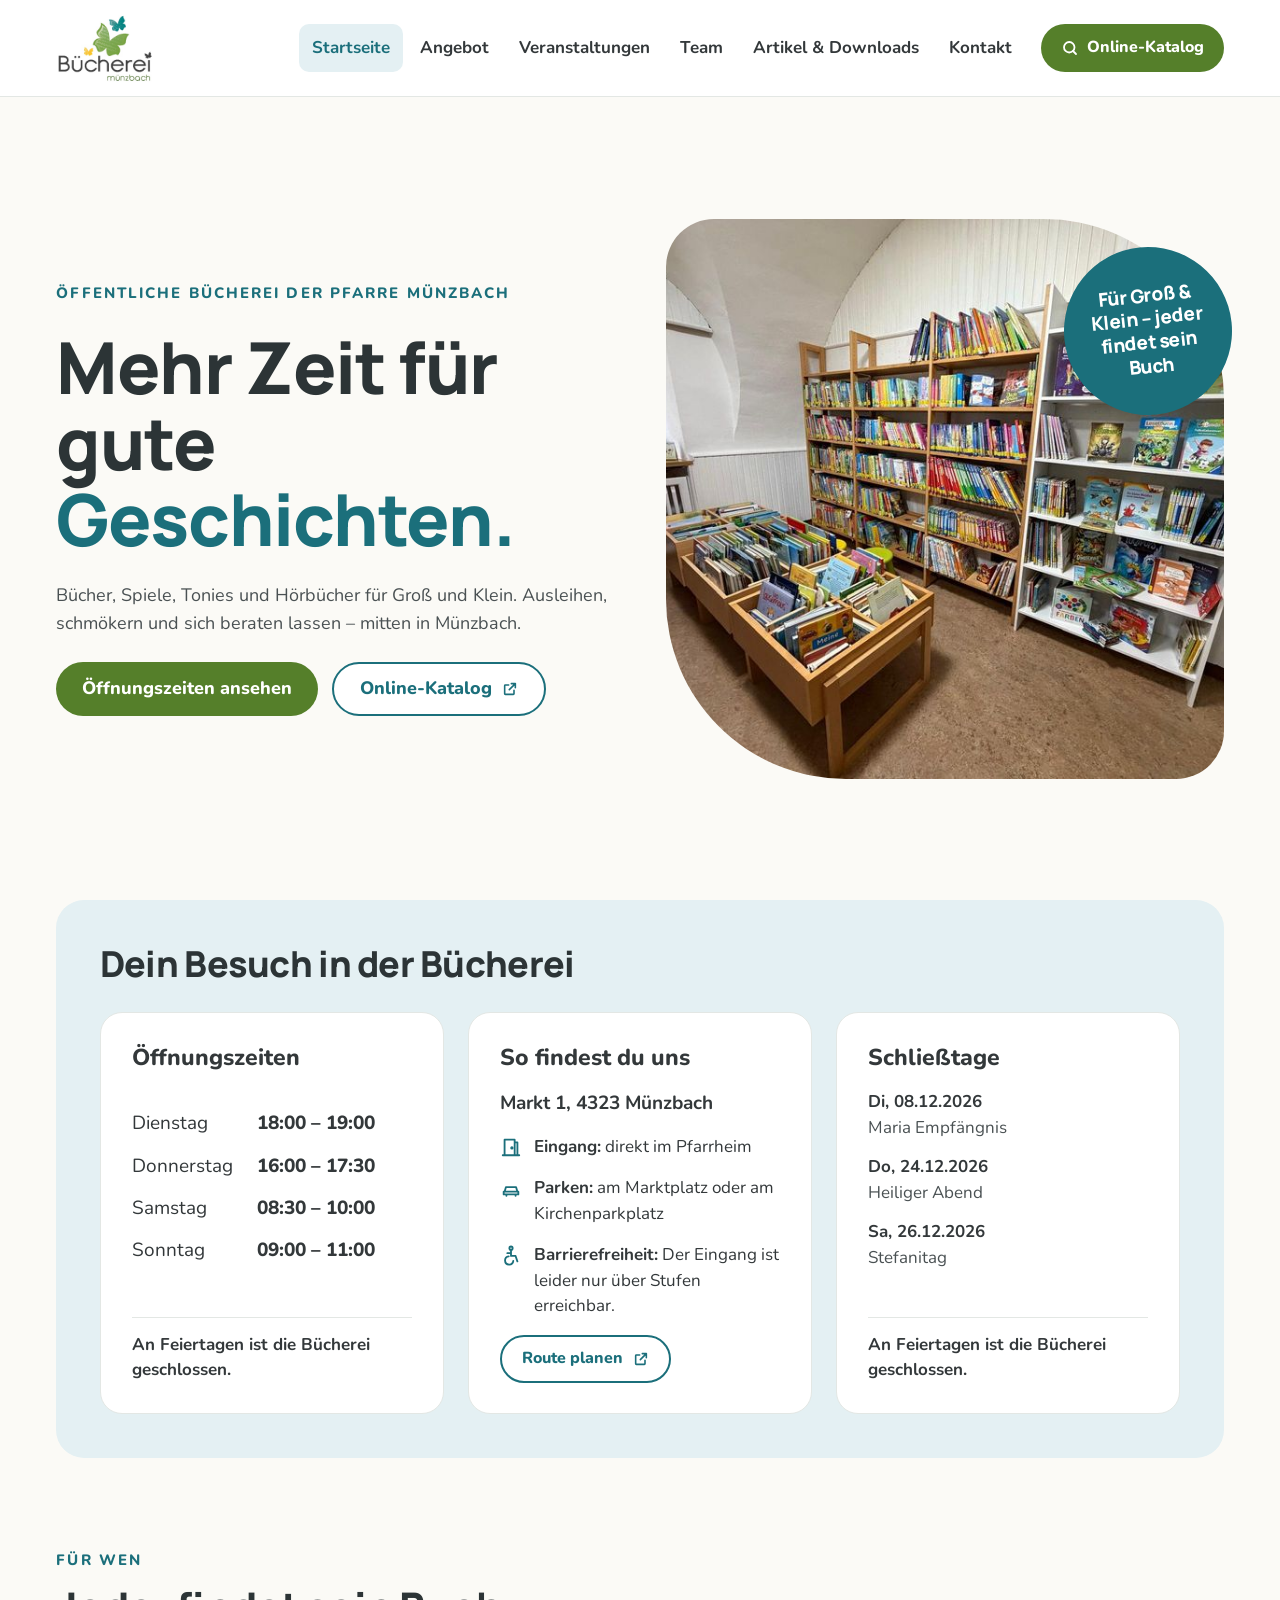
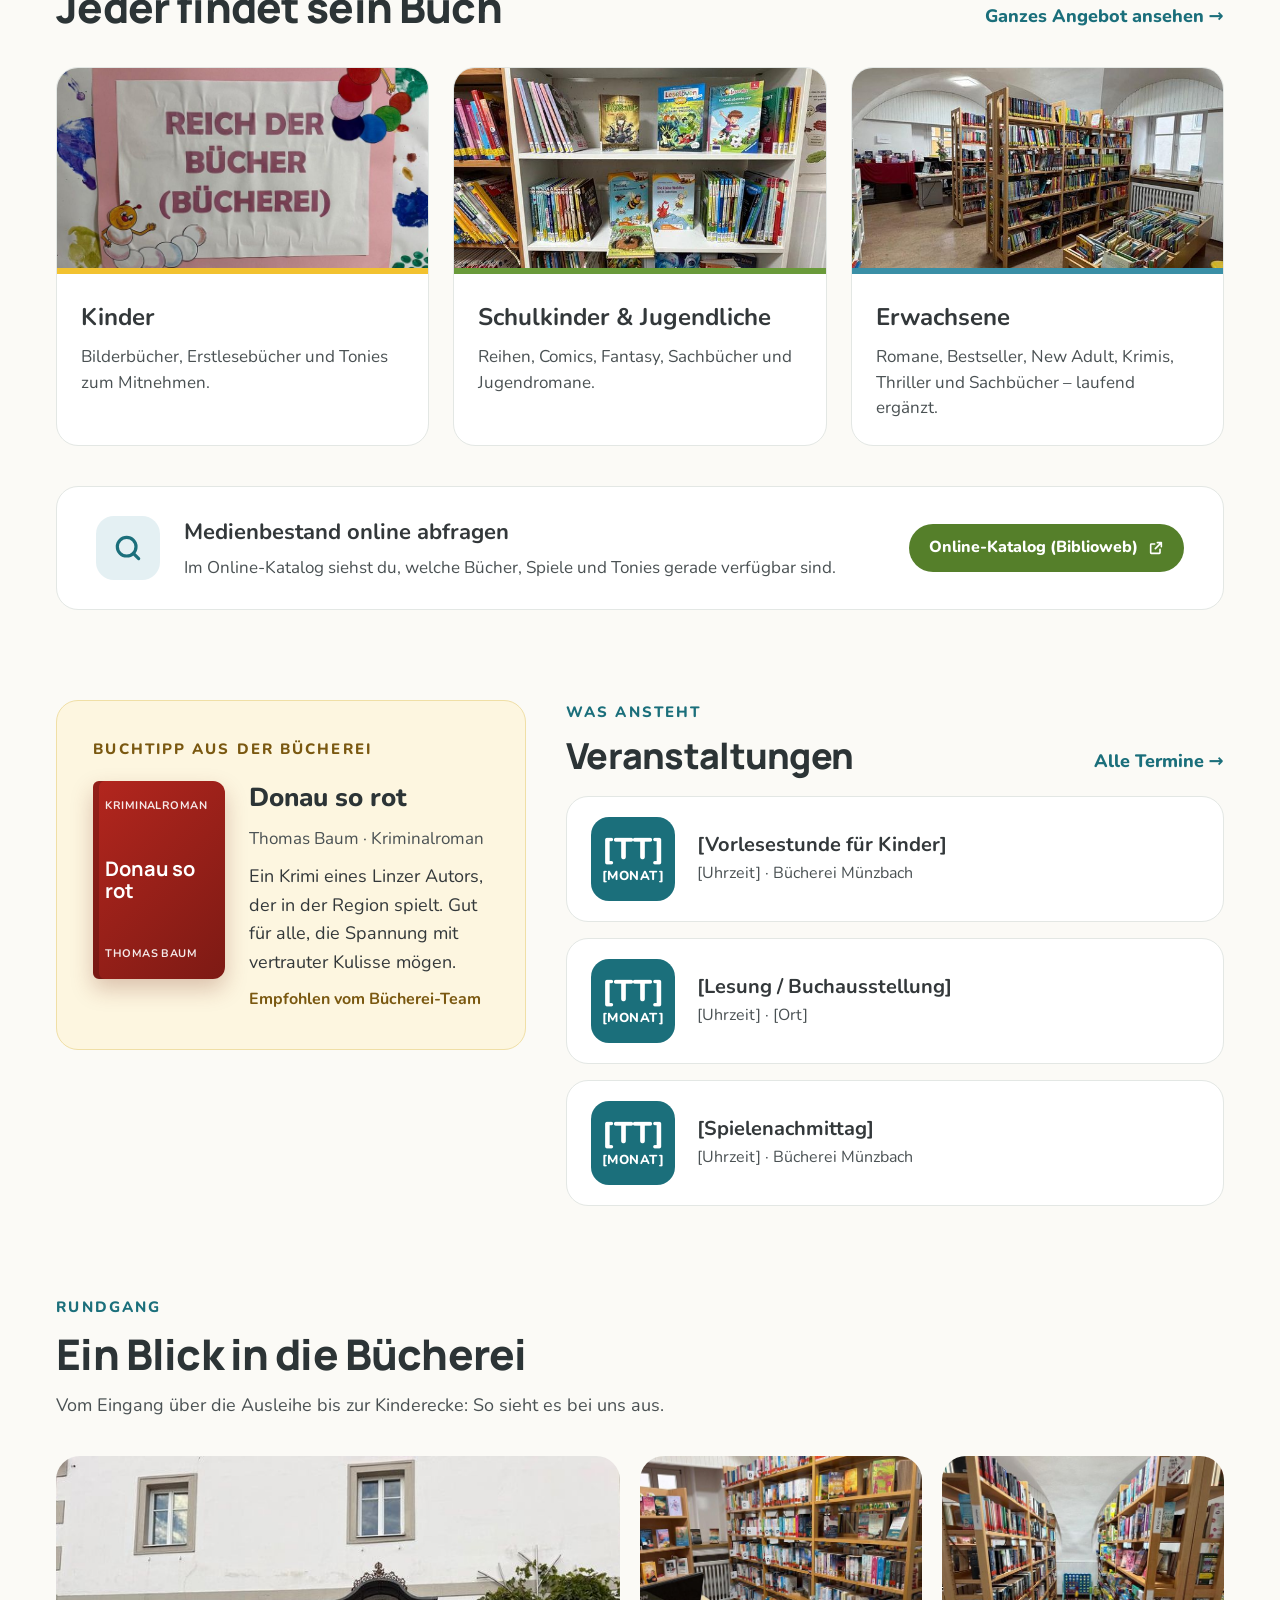
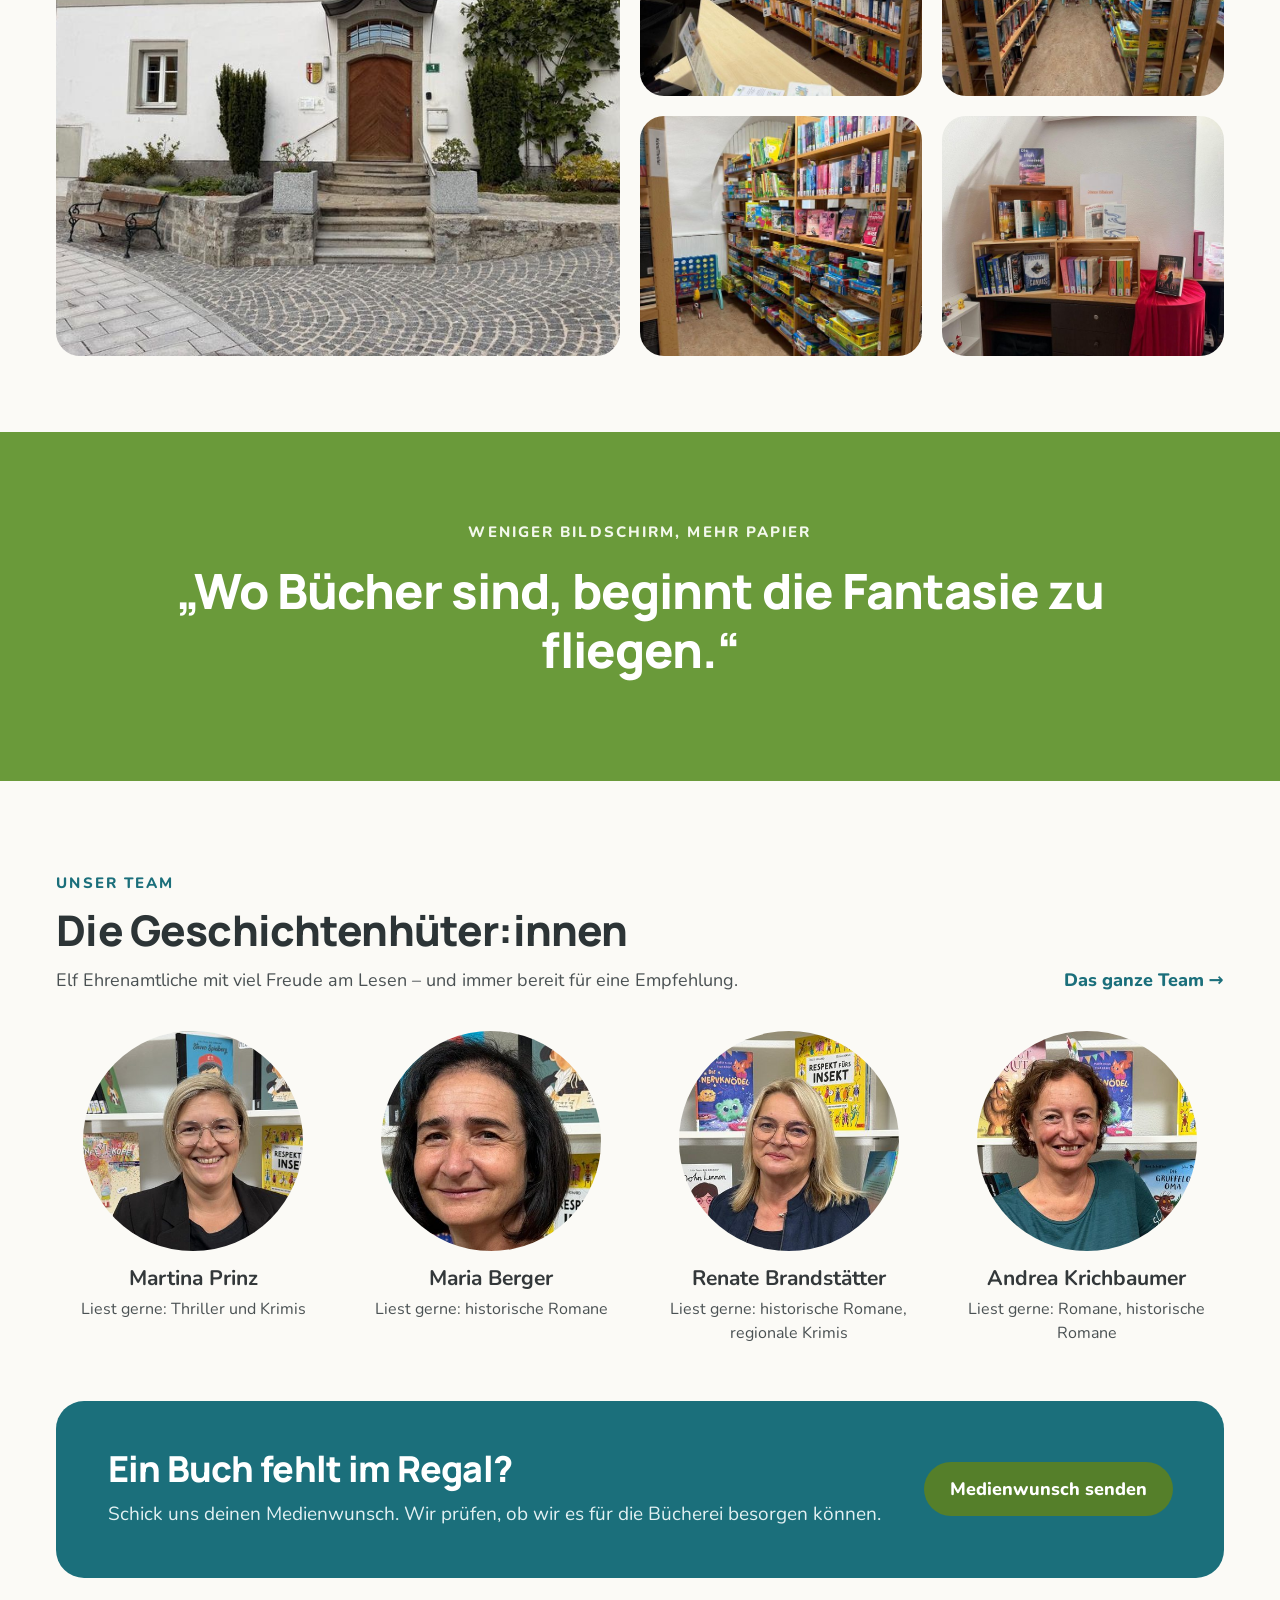
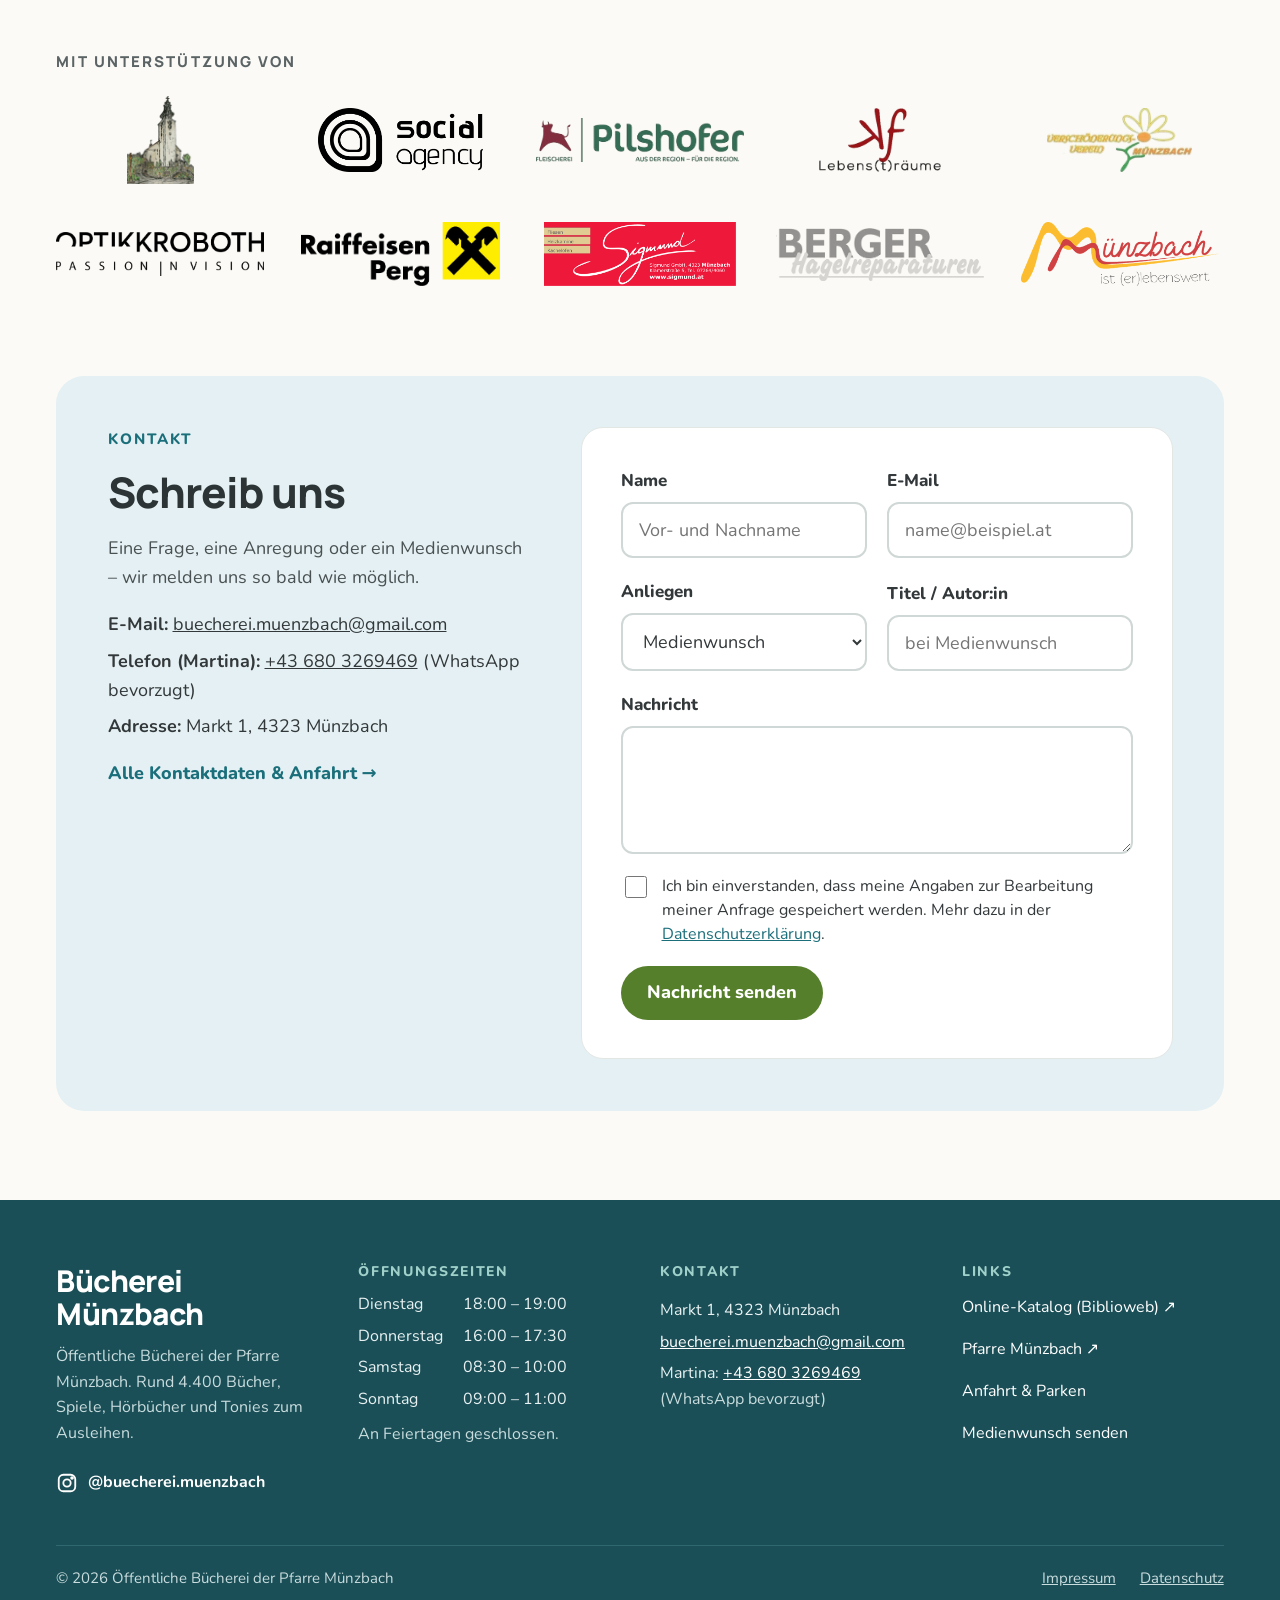
==== index.html @ fe0f61e2 "Merge pull request #8 from gitresi/spruch-startseite Startseite: neuer Spruch" ====
<!doctype html>
<html lang="de-AT">
<head>
<meta charset="utf-8">
<meta name="viewport" content="width=device-width, initial-scale=1">
<title>Bücherei Münzbach</title>
<meta name="description" content="Öffentliche Bücherei der Pfarre Münzbach: Bücher, Spiele, Tonies und Hörbücher für Groß und Klein. Öffnungszeiten, Angebot, Veranstaltungen und Online-Katalog.">
<link rel="canonical" href="https://www.buecherei-muenzbach.at/">
<meta property="og:type" content="website">
<meta property="og:title" content="Bücherei Münzbach">
<meta property="og:description" content="Öffentliche Bücherei der Pfarre Münzbach: Bücher, Spiele, Tonies und Hörbücher für Groß und Klein. Öffnungszeiten, Angebot, Veranstaltungen und Online-Katalog.">
<meta property="og:image" content="https://www.buecherei-muenzbach.at/images/buecherei/neuheitenregal.jpg">
<meta property="og:locale" content="de_AT">
<meta name="theme-color" content="#1b6f7b">
<link rel="icon" href="/favicon.png" type="image/png">
<link rel="apple-touch-icon" href="/apple-touch-icon.png">
<link rel="preload" href="/assets/fonts/manrope-latin-wght-normal.woff2" as="font" type="font/woff2" crossorigin>
<link rel="preload" href="/assets/fonts/nunito-latin-wght-normal.woff2" as="font" type="font/woff2" crossorigin>
<link rel="stylesheet" href="/assets/css/style.css?v=a83b566d">
<script type="application/ld+json">{"@context": "https://schema.org", "@type": "Library", "name": "Öffentliche Bücherei der Pfarre Münzbach", "url": "https://www.buecherei-muenzbach.at/", "email": "buecherei.muenzbach@gmail.com", "telephone": "+436803269469", "address": {"@type": "PostalAddress", "streetAddress": "Markt 1", "postalCode": "4323", "addressLocality": "Münzbach", "addressCountry": "AT"}, "openingHoursSpecification": [{"@type": "OpeningHoursSpecification", "dayOfWeek": "Tuesday", "opens": "18:00", "closes": "19:00"}, {"@type": "OpeningHoursSpecification", "dayOfWeek": "Thursday", "opens": "16:00", "closes": "17:30"}, {"@type": "OpeningHoursSpecification", "dayOfWeek": "Saturday", "opens": "08:30", "closes": "10:00"}, {"@type": "OpeningHoursSpecification", "dayOfWeek": "Sunday", "opens": "09:00", "closes": "11:00"}], "sameAs": ["https://www.instagram.com/buecherei.muenzbach/", "https://www.biblioweb.at/muenzbach"]}</script>
</head>
<body>
<a class="skip" href="#inhalt">Zum Inhalt springen</a>
<header class="site-header">
<div class="wrap">
<a class="brand" href="/" aria-label="Bücherei Münzbach – zur Startseite"><img src="/assets/img/logo-buecherei.png" alt="Bücherei Münzbach" width="252" height="186"></a>
<button class="menu-btn" type="button" aria-expanded="false" aria-controls="hauptnavigation" aria-label="Menü öffnen"><svg width="26" height="26" viewBox="0 0 24 24" fill="none" stroke="currentColor" stroke-width="2.4" stroke-linecap="round" aria-hidden="true"><path d="M4 7h16M4 12h16M4 17h16"/></svg></button>
<nav class="nav" id="hauptnavigation" aria-label="Hauptnavigation">
<a href="/" aria-current="page">Startseite</a>
<a href="/angebot">Angebot</a>
<a href="/veranstaltungen">Veranstaltungen</a>
<a href="/team">Team</a>
<a href="/artikel">Artikel &amp; Downloads</a>
<a href="/kontakt">Kontakt</a>
<a class="nav-cta" href="https://www.biblioweb.at/muenzbach" target="_blank" rel="noopener"><svg width="18" height="18" viewBox="0 0 24 24" fill="none" stroke="currentColor" stroke-width="2.4" stroke-linecap="round" aria-hidden="true"><circle cx="11" cy="11" r="7"/><path d="M20 20l-4-4"/></svg>Online-Katalog<span class="skip-sr" style="position:absolute;width:1px;height:1px;overflow:hidden;clip:rect(0 0 0 0)"> (öffnet in neuem Tab)</span></a>
</nav>
</div>
</header>
<main id="inhalt">
<div class="wrap">
<section class="hero" aria-labelledby="h-start">
<div class="stack">
<span class="eyebrow">Öffentliche Bücherei der Pfarre Münzbach</span>
<h1 id="h-start">Mehr Zeit für gute <span>Geschichten.</span></h1>
<p class="lead">Bücher, Spiele, Tonies und Hörbücher für Groß und Klein. Ausleihen, schmökern und sich beraten lassen – mitten in Münzbach.</p>
<div class="btns"><a class="btn" href="#zeiten">Öffnungszeiten ansehen</a><a class="btn2" href="https://www.biblioweb.at/muenzbach" target="_blank" rel="noopener">Online-Katalog<svg class="ext" viewBox="0 0 24 24" fill="none" stroke="currentColor" stroke-width="2.4" stroke-linecap="round" stroke-linejoin="round" aria-hidden="true"><path d="M14 4h6v6M20 4l-9 9M18 14v5a1 1 0 0 1-1 1H5a1 1 0 0 1-1-1V7a1 1 0 0 1 1-1h5"/></svg><span class="skip-sr" style="position:absolute;width:1px;height:1px;overflow:hidden;clip:rect(0 0 0 0)"> (öffnet in neuem Tab)</span></a></div>
</div>
<div class="hero-media"><img src="/images/buecherei/neuheitenregal.jpg" srcset="/images/buecherei/neuheitenregal-800.jpg 800w, /images/buecherei/neuheitenregal.jpg 1600w" sizes="(max-width: 860px) 100vw, 50vw" alt="Helles Bücherregal mit Neuerscheinungen, davor ein Bücherwagen mit Bilderbüchern" width="1600" height="1200" fetchpriority="high" decoding="async"><div class="badge" aria-hidden="true">Für Groß &amp; Klein – jeder findet sein Buch</div></div>
</section>

<section class="visit" id="zeiten" aria-labelledby="h-besuch">
<h2 id="h-besuch">Dein Besuch in der Bücherei</h2>
<div class="grid g3">
<div class="card pad"><h3 class="card-title">Öffnungszeiten</h3><dl class="hours"><dt>Dienstag</dt><dd>18:00 – 19:00</dd><dt>Donnerstag</dt><dd>16:00 – 17:30</dd><dt>Samstag</dt><dd>08:30 – 10:00</dd><dt>Sonntag</dt><dd>09:00 – 11:00</dd></dl><p class="note"><strong>An Feiertagen ist die Bücherei geschlossen.</strong></p></div>
<div class="card pad"><h3 class="card-title">So findest du uns</h3>
<p style="font-size:19px;font-weight:700;line-height:1.5">Markt 1, 4323 Münzbach</p>
<p class="info"><svg width="22" height="22" viewBox="0 0 24 24" fill="none" stroke="#1b6f7b" stroke-width="2" stroke-linecap="round" stroke-linejoin="round" aria-hidden="true"><path d="M5 21V4h11v17M16 7h3v14M3 21h18"/><circle cx="13" cy="13" r=".8" fill="#1b6f7b"/></svg><span><strong>Eingang:</strong> direkt im Pfarrheim</span></p>
<p class="info"><svg width="22" height="22" viewBox="0 0 24 24" fill="none" stroke="#1b6f7b" stroke-width="2" stroke-linecap="round" stroke-linejoin="round" aria-hidden="true"><path d="M5 16l1.5-5h11L19 16M4 16h16v3H4zM7 19v1.5M17 19v1.5"/></svg><span><strong>Parken:</strong> am Marktplatz oder am Kirchenparkplatz</span></p>
<p class="info"><svg width="22" height="22" viewBox="0 0 24 24" fill="none" stroke="#1b6f7b" stroke-width="2" stroke-linecap="round" stroke-linejoin="round" aria-hidden="true"><circle cx="12" cy="4.5" r="1.8"/><path d="M12 7v6h5l2 6M12 10H8"/><path d="M9.5 13.5a4.5 4.5 0 1 0 5 5"/></svg><span><strong>Barrierefreiheit:</strong> Der Eingang ist leider nur über Stufen erreichbar.</span></p>
<a class="btn2 btn-sm" href="https://www.google.com/maps/search/?api=1&amp;query=Markt+1+4323+M%C3%BCnzbach" target="_blank" rel="noopener" style="align-self:flex-start;margin-top:auto">Route planen<svg class="ext" viewBox="0 0 24 24" fill="none" stroke="currentColor" stroke-width="2.4" stroke-linecap="round" stroke-linejoin="round" aria-hidden="true"><path d="M14 4h6v6M20 4l-9 9M18 14v5a1 1 0 0 1-1 1H5a1 1 0 0 1-1-1V7a1 1 0 0 1 1-1h5"/></svg><span class="skip-sr" style="position:absolute;width:1px;height:1px;overflow:hidden;clip:rect(0 0 0 0)"> (öffnet in neuem Tab)</span></a>
</div>
<div class="card pad"><h3 class="card-title">Schließtage</h3>
<ul class="facts closed">
<li><strong>Di, 08.12.2026</strong>Maria Empfängnis</li>
<li><strong>Do, 24.12.2026</strong>Heiliger Abend</li>
<li><strong>Sa, 26.12.2026</strong>Stefanitag</li>
</ul>
<p class="note"><strong>An Feiertagen ist die Bücherei geschlossen.</strong></p>
</div>
</div>
</section>

<section class="section" aria-labelledby="h-fuerwen">
<div class="section-head"><div class="stack"><span class="eyebrow">Für wen</span><h2 id="h-fuerwen">Jeder findet sein Buch</h2></div><a class="more" href="/angebot">Ganzes Angebot ansehen →</a></div>
<div class="grid g3">
<a class="card aud" href="/angebot"><img src="/images/buecherei/schild-reich-der-buecher.jpg" srcset="/images/buecherei/schild-reich-der-buecher-800.jpg 800w, /images/buecherei/schild-reich-der-buecher.jpg 1600w" sizes="(max-width: 860px) 100vw, 33vw" alt="Von Kindern gestaltetes Schild „Reich der Bücher“ mit bunten Handabdrücken" width="1600" height="1407" loading="lazy" decoding="async"><span class="body"><strong>Kinder</strong><span>Bilderbücher, Erstlesebücher und Tonies zum Mitnehmen.</span></span></a>
<a class="card aud c2" href="/angebot"><img src="/images/buecherei/regal-sachbuecher-kinder.jpg" srcset="/images/buecherei/regal-sachbuecher-kinder-800.jpg 800w, /images/buecherei/regal-sachbuecher-kinder.jpg 1200w" sizes="(max-width: 860px) 100vw, 33vw" alt="Regal mit Sach- und Jugendbüchern, die Titel frontal aufgestellt" width="1200" height="1600" loading="lazy" decoding="async"><span class="body"><strong>Schulkinder &amp; Jugendliche</strong><span>Reihen, Comics, Fantasy, Sachbücher und Jugendromane.</span></span></a>
<a class="card aud c3" href="/angebot"><img src="/images/buecherei/raum-ueberblick-hochformat.jpg" srcset="/images/buecherei/raum-ueberblick-hochformat-800.jpg 800w, /images/buecherei/raum-ueberblick-hochformat.jpg 1200w" sizes="(max-width: 860px) 100vw, 33vw" alt="Hohe Holzregale unter dem Gewölbe der Bücherei" width="1200" height="1600" loading="lazy" decoding="async"><span class="body"><strong>Erwachsene</strong><span>Romane, Bestseller, New Adult, Krimis, Thriller und Sachbücher – laufend ergänzt.</span></span></a>
</div>
<div class="card strip"><span class="ico"><svg width="32" height="32" viewBox="0 0 24 24" fill="none" stroke="#1b6f7b" stroke-width="2.4" stroke-linecap="round" aria-hidden="true"><circle cx="11" cy="11" r="7"/><path d="M20 20l-4-4"/></svg></span><span class="txt"><strong>Medienbestand online abfragen</strong><span>Im Online-Katalog siehst du, welche Bücher, Spiele und Tonies gerade verfügbar sind.</span></span><a class="btn btn-sm" href="https://www.biblioweb.at/muenzbach" target="_blank" rel="noopener">Online-Katalog (Biblioweb)<svg class="ext" viewBox="0 0 24 24" fill="none" stroke="currentColor" stroke-width="2.4" stroke-linecap="round" stroke-linejoin="round" aria-hidden="true"><path d="M14 4h6v6M20 4l-9 9M18 14v5a1 1 0 0 1-1 1H5a1 1 0 0 1-1-1V7a1 1 0 0 1 1-1h5"/></svg><span class="skip-sr" style="position:absolute;width:1px;height:1px;overflow:hidden;clip:rect(0 0 0 0)"> (öffnet in neuem Tab)</span></a></div>
</section>

<section class="section duo" aria-label="Buchtipp und Neuigkeiten">
<div class="card tip">
<span class="eyebrow">Buchtipp aus der Bücherei</span>
<div class="tip-inner">
<div class="cover" aria-hidden="true"><small>Kriminalroman</small><b>Donau so rot</b><small>Thomas Baum</small></div>
<div class="stack" style="gap:10px">
<h3>Donau so rot</h3>
<span class="meta">Thomas Baum · Kriminalroman</span>
<p>Ein Krimi eines Linzer Autors, der in der Region spielt. Gut für alle, die Spannung mit vertrauter Kulisse mögen.</p>
<span class="by">Empfohlen vom Bücherei-Team</span>
</div>
</div>
</div>
<div>
<div class="section-head" style="margin-bottom:20px"><div class="stack"><span class="eyebrow">Was ansteht</span><h2 style="font-size:clamp(28px,2.8vw,40px)">Veranstaltungen</h2></div><a class="more" href="/veranstaltungen">Alle Termine →</a></div>
<div class="ev-list">
<a class="card ev" href="/veranstaltungen"><span class="date"><b>[TT]</b><small>[Monat]</small></span><span class="t"><strong>[Vorlesestunde für Kinder]</strong><span>[Uhrzeit] · Bücherei Münzbach</span></span></a>
<a class="card ev" href="/veranstaltungen"><span class="date"><b>[TT]</b><small>[Monat]</small></span><span class="t"><strong>[Lesung / Buchausstellung]</strong><span>[Uhrzeit] · [Ort]</span></span></a>
<a class="card ev" href="/veranstaltungen"><span class="date"><b>[TT]</b><small>[Monat]</small></span><span class="t"><strong>[Spielenachmittag]</strong><span>[Uhrzeit] · Bücherei Münzbach</span></span></a>
</div>
</div>
</section>

<section class="section" aria-labelledby="h-rundgang">
<div class="section-head"><div class="stack"><span class="eyebrow">Rundgang</span><h2 id="h-rundgang">Ein Blick in die Bücherei</h2><p class="lead">Vom Eingang über die Ausleihe bis zur Kinderecke: So sieht es bei uns aus.</p></div></div>
<div class="gallery">
<img src="/images/buecherei/eingang-pfarrhof.jpg" srcset="/images/buecherei/eingang-pfarrhof-800.jpg 800w, /images/buecherei/eingang-pfarrhof.jpg 1600w" sizes="(max-width: 860px) 100vw, 50vw" alt="Eingang zum Pfarrhof Münzbach mit Holztür und Steinstufen" width="1600" height="1200" loading="lazy" decoding="async">
<img src="/images/buecherei/ausleihtheke.jpg" srcset="/images/buecherei/ausleihtheke-800.jpg 800w, /images/buecherei/ausleihtheke.jpg 1200w" sizes="(max-width: 860px) 50vw, 25vw" alt="Ausleihtheke mit Prospekten, dahinter die Bücherregale" width="1200" height="1600" loading="lazy" decoding="async">
<img src="/images/buecherei/regalgang-romane.jpg" srcset="/images/buecherei/regalgang-romane-800.jpg 800w, /images/buecherei/regalgang-romane.jpg 1200w" sizes="(max-width: 860px) 50vw, 25vw" alt="Gang zwischen zwei Regalreihen mit Romanen und Krimis" width="1200" height="1600" loading="lazy" decoding="async">
<img src="/images/buecherei/kinderregal-spiele-tonies.jpg" srcset="/images/buecherei/kinderregal-spiele-tonies-800.jpg 800w, /images/buecherei/kinderregal-spiele-tonies.jpg 1200w" sizes="(max-width: 860px) 50vw, 25vw" alt="Kinderregal mit bunten Büchern, Spielen und Tonies" width="1200" height="1600" loading="lazy" decoding="async">
<img src="/images/buecherei/buchtipp-ecke.jpg" srcset="/images/buecherei/buchtipp-ecke-800.jpg 800w, /images/buecherei/buchtipp-ecke.jpg 1600w" sizes="(max-width: 860px) 50vw, 25vw" alt="Ecke mit Buchempfehlungen auf Holzkisten und einem rot gedeckten Tisch" width="1600" height="1200" loading="lazy" decoding="async">
</div>
</section>
</div>

<section class="quote" aria-label="Zitat">
<div class="wrap"><span class="eyebrow">Weniger Bildschirm, mehr Papier</span>
<blockquote>„Wo Bücher sind, beginnt die Fantasie zu fliegen.“</blockquote></div>
</section>

<div class="wrap">
<section class="section" aria-labelledby="h-team">
<div class="section-head"><div class="stack"><span class="eyebrow">Unser Team</span><h2 id="h-team">Die Geschichtenhüter:innen</h2><p class="lead">Elf Ehrenamtliche mit viel Freude am Lesen – und immer bereit für eine Empfehlung.</p></div><a class="more" href="/team">Das ganze Team →</a></div>
<div class="team-teaser">
<div class="person"><img src="/images/team/martina-prinz-400.jpg" srcset="/images/team/martina-prinz-400.jpg 400w, /images/team/martina-prinz.jpg 800w" sizes="220px" alt="Porträt von Martina Prinz" width="400" height="400" loading="lazy" decoding="async"><strong>Martina Prinz</strong><span class="reads">Liest gerne: Thriller und Krimis</span></div><div class="person"><img src="/images/team/maria-berger-400.jpg" srcset="/images/team/maria-berger-400.jpg 400w, /images/team/maria-berger.jpg 800w" sizes="220px" alt="Porträt von Maria Berger" width="400" height="400" loading="lazy" decoding="async"><strong>Maria Berger</strong><span class="reads">Liest gerne: historische Romane</span></div><div class="person"><img src="/images/team/renate-brandstaetter-400.jpg" srcset="/images/team/renate-brandstaetter-400.jpg 400w, /images/team/renate-brandstaetter.jpg 800w" sizes="220px" alt="Porträt von Renate Brandstätter" width="400" height="400" loading="lazy" decoding="async"><strong>Renate Brandstätter</strong><span class="reads">Liest gerne: historische Romane, regionale Krimis</span></div><div class="person"><img src="/images/team/andrea-krichbaumer-400.jpg" srcset="/images/team/andrea-krichbaumer-400.jpg 400w, /images/team/andrea-krichbaumer.jpg 800w" sizes="220px" alt="Porträt von Andrea Krichbaumer" width="400" height="400" loading="lazy" decoding="async"><strong>Andrea Krichbaumer</strong><span class="reads">Liest gerne: Romane, historische Romane</span></div>
</div>
</section>

<section class="cta"><div><h2>Ein Buch fehlt im Regal?</h2><p>Schick uns deinen Medienwunsch. Wir prüfen, ob wir es für die Bücherei besorgen können.</p></div><a class="btn" href="#kontakt">Medienwunsch senden</a></section>

<section class="sponsors" aria-labelledby="h-unterst"><h2 class="eyebrow" id="h-unterst">Mit Unterstützung von</h2><ul class="logos">
<li><a href="https://www.dioezese-linz.at/pfarre/4240" target="_blank" rel="noopener" title="Pfarre Münzbach – Website öffnet in neuem Tab"><img src="/images/sponsoren/pfarre-muenzbach.png" alt="Pfarre Münzbach" class="hoch" loading="lazy"></a></li>
<li><a href="https://www.social-agency.at" target="_blank" rel="noopener" title="Social Agency – Website öffnet in neuem Tab"><img src="/images/sponsoren/social-agency.png" alt="Social Agency" loading="lazy"></a></li>
<li><a href="https://www.fleischerei-pilshofer.at" target="_blank" rel="noopener" title="Fleischerei Pilshofer – Website öffnet in neuem Tab"><img src="/images/sponsoren/fleischerei-pilshofer.png" alt="Fleischerei Pilshofer" loading="lazy"></a></li>
<li><a href="https://www.kf-lebenstraeume.at/" target="_blank" rel="noopener" title="KF Lebens(t)räume – Website öffnet in neuem Tab"><img src="/images/sponsoren/kf-lebenstraeume.png" alt="KF Lebens(t)räume" loading="lazy"></a></li>
<li><img src="/images/sponsoren/verschoenerungsverein-muenzbach.png" alt="Verschönerungsverein Münzbach" loading="lazy"></li>
<li><a href="https://www.optikkroboth.at" target="_blank" rel="noopener" title="Optik Kroboth – Website öffnet in neuem Tab"><img src="/images/sponsoren/optik-kroboth.png" alt="Optik Kroboth" loading="lazy"></a></li>
<li><a href="https://www.raiffeisen.at/ooe/perg/de/privatkunden.html" target="_blank" rel="noopener" title="Raiffeisen Perg – Website öffnet in neuem Tab"><img src="/images/sponsoren/raiffeisen-perg.png" alt="Raiffeisen Perg" loading="lazy"></a></li>
<li><a href="https://www.sigmund.at" target="_blank" rel="noopener" title="Sigmund GmbH – Website öffnet in neuem Tab"><img src="/images/sponsoren/sigmund.png" alt="Sigmund GmbH" loading="lazy"></a></li>
<li><img src="/images/sponsoren/berger-hagelreparaturen.png" alt="Berger Hagelreparaturen" loading="lazy"></li>
<li><a href="https://www.muenzbach.at" target="_blank" rel="noopener" title="Gemeinde Münzbach – Website öffnet in neuem Tab"><img src="/images/sponsoren/gemeinde-muenzbach.png" alt="Gemeinde Münzbach" loading="lazy"></a></li>
</ul></section>

<section class="contact" id="kontakt" aria-labelledby="h-kontakt">
<div class="stack">
<span class="eyebrow">Kontakt</span>
<h2 id="h-kontakt">Schreib uns</h2>
<p class="lead">Eine Frage, eine Anregung oder ein Medienwunsch – wir melden uns so bald wie möglich.</p>
<div class="contact-lines">
<span><strong>E-Mail:</strong> <a href="mailto:buecherei.muenzbach@gmail.com">buecherei.muenzbach@gmail.com</a></span>
<span><strong>Telefon (Martina):</strong> <a href="tel:+436803269469">+43 680 3269469</a> (WhatsApp bevorzugt)</span>
<span><strong>Adresse:</strong> Markt 1, 4323 Münzbach</span>
</div>
<a class="more" href="/kontakt">Alle Kontaktdaten &amp; Anfahrt →</a>
</div>
<form class="card" data-contact novalidate>

<div class="row2">
<div class="field"><label for="h-name">Name</label><input id="h-name" name="name" class="inp" type="text" autocomplete="name" placeholder="Vor- und Nachname" required></div>
<div class="field"><label for="h-mail">E-Mail</label><input id="h-mail" name="email" class="inp" type="email" autocomplete="email" placeholder="name@beispiel.at" required></div>
</div>
<div class="row2">
<div class="field"><label for="h-anliegen">Anliegen</label><select id="h-anliegen" name="anliegen" class="inp"><option>Medienwunsch</option><option>Frage</option><option>Sonstiges</option></select></div>
<div class="field"><label for="h-titel">Titel / Autor:in</label><input id="h-titel" name="titel" class="inp" type="text" placeholder="bei Medienwunsch"></div>
</div>
<div class="field"><label for="h-msg">Nachricht</label><textarea id="h-msg" name="nachricht" class="inp" rows="4"></textarea></div>
<div class="hp" aria-hidden="true"><label for="h-web">Website</label><input id="h-web" name="website" type="text" tabindex="-1" autocomplete="off"></div>
<label class="consent"><input type="checkbox" name="zustimmung" value="ja" required><span>Ich bin einverstanden, dass meine Angaben zur Bearbeitung meiner Anfrage gespeichert werden. Mehr dazu in der <a href="/datenschutz">Datenschutzerklärung</a>.</span></label>
<button type="submit" class="btn" style="align-self:flex-start">Nachricht senden</button>
<p class="form-msg" role="status" tabindex="-1"></p>
</form>
</section>
</div>
</main>
<footer class="site-footer">
<div class="wrap">
<div class="cols">
<div class="stack">
<span class="name">Bücherei Münzbach</span>
<p class="soft">Öffentliche Bücherei der Pfarre Münzbach. Rund 4.400 Bücher, Spiele, Hörbücher und Tonies zum Ausleihen.</p>
<a href="https://www.instagram.com/buecherei.muenzbach/" target="_blank" rel="noopener" style="display:inline-flex;align-items:center;gap:10px;font-weight:700;text-decoration:none;min-height:44px"><svg width="22" height="22" viewBox="0 0 24 24" fill="none" stroke="currentColor" stroke-width="2" aria-hidden="true"><rect x="3" y="3" width="18" height="18" rx="5"/><circle cx="12" cy="12" r="4"/><circle cx="17.5" cy="6.5" r="1" fill="currentColor"/></svg>@buecherei.muenzbach<span class="skip-sr" style="position:absolute;width:1px;height:1px;overflow:hidden;clip:rect(0 0 0 0)"> (öffnet in neuem Tab)</span></a>
</div>
<div>
<h2>Öffnungszeiten</h2>
<dl class="f-hours"><dt>Dienstag</dt><dd>18:00 – 19:00</dd><dt>Donnerstag</dt><dd>16:00 – 17:30</dd><dt>Samstag</dt><dd>08:30 – 10:00</dd><dt>Sonntag</dt><dd>09:00 – 11:00</dd></dl>
<p class="soft" style="margin-top:10px">An Feiertagen geschlossen.</p>
</div>
<div class="stack" style="gap:6px">
<h2>Kontakt</h2>
<span>Markt 1, 4323 Münzbach</span>
<a href="mailto:buecherei.muenzbach@gmail.com">buecherei.muenzbach@gmail.com</a>
<span>Martina: <a href="tel:+436803269469">+43 680 3269469</a><br><span class="soft">(WhatsApp bevorzugt)</span></span>
</div>
<div>
<h2>Links</h2>
<div class="links">
<a href="https://www.biblioweb.at/muenzbach" target="_blank" rel="noopener">Online-Katalog (Biblioweb) ↗<span class="skip-sr" style="position:absolute;width:1px;height:1px;overflow:hidden;clip:rect(0 0 0 0)"> (öffnet in neuem Tab)</span></a>
<a href="https://www.dioezese-linz.at/pfarre/4240" target="_blank" rel="noopener">Pfarre Münzbach ↗<span class="skip-sr" style="position:absolute;width:1px;height:1px;overflow:hidden;clip:rect(0 0 0 0)"> (öffnet in neuem Tab)</span></a>
<a href="/kontakt#anfahrt">Anfahrt &amp; Parken</a>
<a href="/kontakt">Medienwunsch senden</a>
</div>
</div>
</div>
<div class="bottom">
<span>© 2026 Öffentliche Bücherei der Pfarre Münzbach</span>
<nav aria-label="Rechtliches"><a href="/impressum">Impressum</a><a href="/datenschutz">Datenschutz</a></nav>
</div>
</div>
</footer>
<script src="/assets/js/main.js?v=963d56d7" defer></script>
</body>
</html>
---- assets/css/style.css ----
/* Bücherei Münzbach – Stylesheet */
@font-face{font-family:'Manrope';font-style:normal;font-display:swap;font-weight:200 800;src:url(/assets/fonts/manrope-latin-wght-normal.woff2) format('woff2');unicode-range:U+0000-00FF,U+0131,U+0152-0153,U+02BB-02BC,U+02C6,U+02DA,U+02DC,U+0304,U+0308,U+0329,U+2000-206F,U+20AC,U+2122,U+2191,U+2193,U+2212,U+2215,U+FEFF,U+FFFD}
@font-face{font-family:'Manrope';font-style:normal;font-display:swap;font-weight:200 800;src:url(/assets/fonts/manrope-latin-ext-wght-normal.woff2) format('woff2');unicode-range:U+0100-02BA,U+02BD-02C5,U+02C7-02CC,U+02CE-02D7,U+02DD-02FF,U+0304,U+0308,U+0329,U+1D00-1DBF,U+1E00-1E9F,U+1EF2-1EFF,U+2020,U+20A0-20AB,U+20AD-20C0,U+2113,U+2C60-2C7F,U+A720-A7FF}
@font-face{font-family:'Nunito';font-style:normal;font-display:swap;font-weight:200 1000;src:url(/assets/fonts/nunito-latin-wght-normal.woff2) format('woff2');unicode-range:U+0000-00FF,U+0131,U+0152-0153,U+02BB-02BC,U+02C6,U+02DA,U+02DC,U+0304,U+0308,U+0329,U+2000-206F,U+20AC,U+2122,U+2191,U+2193,U+2212,U+2215,U+FEFF,U+FFFD}
@font-face{font-family:'Nunito';font-style:normal;font-display:swap;font-weight:200 1000;src:url(/assets/fonts/nunito-latin-ext-wght-normal.woff2) format('woff2');unicode-range:U+0100-02BA,U+02BD-02C5,U+02C7-02CC,U+02CE-02D7,U+02DD-02FF,U+0304,U+0308,U+0329,U+1D00-1DBF,U+1E00-1E9F,U+1EF2-1EFF,U+2020,U+20A0-20AB,U+20AD-20C0,U+2113,U+2C60-2C7F,U+A720-A7FF}

:root{
  --bg:#fbfaf6;--surface:#ffffff;--ink:#33383a;--heading:#2c3436;--body:#4a5153;--muted:#5b6365;
  --line:#e3e7e4;--teal:#1b6f7b;--teal-dark:#124f58;--teal-deep:#1b4f57;--sky:#e4f0f3;--blue:#3a8fa6;
  --green:#557f2a;--green-dark:#466b22;--green-band:#6a9a3a;--yellow:#f2c230;--sun:#fdf6e0;--sun-line:#f0dfa6;--sun-ink:#7a5810;
  --focus:#f2c230;--radius:22px;--wrap:1312px;--gutter:clamp(20px,4.4vw,64px);
  --f-head:'Manrope',system-ui,sans-serif;--f-body:'Nunito',system-ui,sans-serif;
}
*,*::before,*::after{box-sizing:border-box}
html{-webkit-text-size-adjust:100%;scroll-behavior:smooth;scroll-padding-top:110px}
@media (prefers-reduced-motion:reduce){html{scroll-behavior:auto}}
body{margin:0;background:var(--bg);color:var(--ink);font-family:var(--f-body);font-size:18px;line-height:1.6}
img{max-width:100%;display:block}
a{color:var(--teal)}a:hover{color:var(--teal-dark)}
:focus-visible{outline:3px solid var(--focus);outline-offset:2px;border-radius:4px}
h1,h2,h3{hyphens:auto;-webkit-hyphens:auto;overflow-wrap:break-word;font-family:var(--f-head);font-weight:800;letter-spacing:-.02em;color:var(--heading);margin:0;line-height:1.12}
h1{font-size:clamp(40px,5.6vw,80px);line-height:1.06}
.page-hero h1{font-size:clamp(32px,4.8vw,68px)}
h2{font-size:clamp(30px,3.3vw,46px)}
h3{font-size:clamp(21px,1.8vw,24px);font-family:var(--f-body);letter-spacing:0;line-height:1.3}
p{margin:0}
.wrap{max-width:calc(var(--wrap) + 2*var(--gutter));margin:0 auto;padding:0 var(--gutter)}
.skip{position:absolute;left:-9999px;top:8px;background:#fff;padding:12px 18px;border-radius:10px;z-index:100;font-weight:800}
.skip:focus{left:12px}
.eyebrow{display:block;font-size:15px;font-weight:800;letter-spacing:.14em;text-transform:uppercase;color:var(--teal)}
.lead{font-size:clamp(18px,1.4vw,20px);line-height:1.6;color:var(--body);max-width:44em}
.stack{display:flex;flex-direction:column;gap:14px}
.section{padding:clamp(56px,7vw,96px) 0 0}
.section-head{display:flex;justify-content:space-between;align-items:flex-end;gap:16px 32px;flex-wrap:wrap;margin-bottom:clamp(24px,3vw,36px)}
.section-head .stack{gap:12px}
.more{font-weight:800;text-decoration:none;font-size:18px;white-space:nowrap}
.muted{color:var(--muted)}

/* Buttons */
.btn,.btn2{display:inline-flex;align-items:center;justify-content:center;gap:10px;min-height:54px;padding:0 26px;border-radius:999px;font-family:inherit;font-size:18px;font-weight:800;text-decoration:none;cursor:pointer;line-height:1.2;text-align:center}
.btn{background:var(--green);color:#fff;border:0}
.btn:hover{background:var(--green-dark);color:#fff}
.btn2{background:#fff;color:var(--teal);border:2px solid var(--teal)}
.btn2:hover{background:var(--sky);color:var(--teal-dark)}
.btn-sm{min-height:48px;font-size:16px;padding:0 20px}
.btns{display:flex;gap:14px;flex-wrap:wrap}
.ext{width:16px;height:16px;flex-shrink:0}

/* Header */
.site-header{position:sticky;top:0;z-index:40;background:#fff;border-bottom:1px solid var(--line)}
.site-header .wrap{display:flex;align-items:center;justify-content:space-between;gap:20px;min-height:96px}
.brand img{height:72px;width:auto}
.nav{display:flex;align-items:center;gap:4px}
.nav a{display:inline-flex;align-items:center;min-height:48px;padding:0 13px;border-radius:10px;font-size:17px;font-weight:700;text-decoration:none;color:var(--ink)}
.nav a:hover{background:var(--sky);color:var(--teal-dark)}
.nav a[aria-current="page"]{color:var(--teal);background:var(--sky)}
.nav .nav-cta{margin-left:12px;gap:8px;padding:0 20px;border-radius:999px;background:var(--green);color:#fff;font-weight:800;font-size:16px}
.nav .nav-cta:hover{background:var(--green-dark);color:#fff}
.menu-btn{display:none;width:52px;height:52px;border-radius:12px;border:2px solid #cfd8d6;background:#fff;align-items:center;justify-content:center;cursor:pointer;color:var(--ink);font:inherit}
@media (max-width:1100px){
  .site-header .wrap{min-height:76px}
  .brand img{height:54px}
  .menu-btn{display:inline-flex}
  .nav{display:none;position:absolute;left:0;right:0;top:100%;background:#fff;border-bottom:1px solid var(--line);flex-direction:column;align-items:stretch;padding:12px var(--gutter) 22px;gap:4px;box-shadow:0 14px 30px rgba(20,40,40,.12)}
  .nav.open{display:flex}
  .nav a{min-height:54px;font-size:19px;padding:0 16px}
  .nav .nav-cta{margin:10px 0 0;justify-content:center;min-height:56px;font-size:18px}
}

/* Hero */
.hero{display:grid;grid-template-columns:repeat(2,minmax(0,1fr));gap:clamp(32px,4vw,56px);align-items:center;padding-top:clamp(36px,5vw,72px)}
.hero .stack{gap:24px}
.hero h1 span{color:var(--teal)}
.hero-media{position:relative;aspect-ratio:632/560}
.hero-media img{width:100%;height:100%;object-fit:cover;border-radius:48px 180px 48px 180px}
.badge{position:absolute;right:-8px;top:28px;width:168px;height:168px;border-radius:50%;background:var(--teal);color:#fff;display:flex;align-items:center;justify-content:center;text-align:center;font-family:var(--f-head);font-weight:800;letter-spacing:-.02em;font-size:19px;line-height:1.25;padding:20px;transform:rotate(-6deg)}
@media (max-width:860px){
  .hero{grid-template-columns:minmax(0,1fr)}
  .hero-media{order:-1;aspect-ratio:16/10}
  .hero-media img{border-radius:24px 72px 24px 72px}
  .badge{width:118px;height:118px;font-size:14px;padding:12px;top:-14px;right:8px}
}

/* Page hero */
.page-hero{background:var(--sky);padding:clamp(44px,6vw,72px) 0}
.page-hero .wrap{display:grid;grid-template-columns:7fr 5fr;gap:clamp(28px,4vw,56px);align-items:center}
.page-hero .wrap.single{grid-template-columns:minmax(0,1fr)}
.page-hero .stack{gap:20px}
.page-hero img{width:100%;height:340px;object-fit:cover;border-radius:180px 48px 180px 48px}
@media (max-width:860px){.page-hero .wrap{grid-template-columns:minmax(0,1fr)}.page-hero img{height:220px;border-radius:72px 24px 72px 24px}}

/* Cards & grids */
.card{background:var(--surface);border:1px solid var(--line);border-radius:var(--radius)}
.grid{display:grid;gap:24px}
.g3{grid-template-columns:repeat(3,minmax(0,1fr))}
.g4{grid-template-columns:repeat(4,minmax(0,1fr))}
@media (max-width:1100px){.g4{grid-template-columns:repeat(2,minmax(0,1fr))}}
@media (max-width:860px){.g3{grid-template-columns:minmax(0,1fr)}}
@media (max-width:560px){.g4{grid-template-columns:minmax(0,1fr)}}
.pad{padding:clamp(24px,2.4vw,32px)}

/* Visit */
.visit{background:var(--sky);border-radius:28px;padding:clamp(24px,3.4vw,48px);margin-top:clamp(40px,5vw,64px)}
.visit h2{font-size:clamp(28px,2.8vw,40px);margin-bottom:28px}
.visit .card{display:flex;flex-direction:column;gap:16px}
.card-title{font-size:23px;font-weight:800;line-height:1.3;color:var(--ink)}
.hours{display:grid;grid-template-columns:auto 1fr;column-gap:24px;row-gap:12px;font-size:19px}
.hours dt{margin:0}.hours dd{margin:0;font-weight:800}
.info{display:flex;gap:12px;font-size:17px;line-height:1.5}
.info svg{flex-shrink:0;margin-top:2px}
.note{font-size:17px;line-height:1.5;padding-top:14px;border-top:1px solid var(--line);margin-top:auto}
.facts{list-style:none;margin:0;padding:0;display:flex;flex-direction:column;gap:14px;font-size:17px;line-height:1.5}
.facts strong{display:block;color:var(--ink)}

/* Audience cards */
.aud{text-decoration:none;color:var(--ink);overflow:hidden;display:flex;flex-direction:column;transition:transform .15s,box-shadow .15s}
.aud:hover{color:var(--ink);transform:translateY(-3px);box-shadow:0 12px 28px rgba(20,40,40,.1)}
@media (prefers-reduced-motion:reduce){.aud{transition:none}.aud:hover{transform:none}}
.aud img{width:100%;height:200px;object-fit:cover}
.aud .body{padding:24px;display:flex;flex-direction:column;gap:8px;border-top:6px solid var(--yellow)}
.aud .body strong{font-size:24px}
.aud .body span{font-size:17px;line-height:1.5;color:var(--body)}
.aud.c2 .body{border-color:var(--green-band)}.aud.c3 .body{border-color:var(--blue)}

/* Catalog strip */
.strip{display:flex;align-items:center;gap:24px;flex-wrap:wrap;padding:28px clamp(24px,3vw,40px);margin-top:40px}
.strip .ico{width:64px;height:64px;border-radius:18px;background:var(--sky);display:flex;align-items:center;justify-content:center;flex-shrink:0}
.strip .txt{flex:1 1 320px;display:flex;flex-direction:column;gap:4px}
.strip .txt strong{font-size:22px}
.strip .txt span{font-size:17px;color:var(--body)}

/* Tip + recent */
.duo{display:grid;grid-template-columns:5fr 7fr;gap:40px;align-items:start}
@media (max-width:960px){.duo{grid-template-columns:minmax(0,1fr)}}
.tip{background:var(--sun);border-color:var(--sun-line);padding:clamp(24px,3vw,36px);display:flex;flex-direction:column;gap:20px}
.tip .eyebrow{color:var(--sun-ink)}
.tip-inner{display:flex;gap:24px;align-items:flex-start}
.cover{width:132px;flex-shrink:0;aspect-ratio:2/3;border-radius:6px 12px 12px 6px;background:linear-gradient(135deg,#b3261e,#7d1a14);color:#fff;display:flex;flex-direction:column;justify-content:space-between;padding:16px 12px;box-shadow:inset 6px 0 0 rgba(0,0,0,.18),0 10px 22px rgba(120,40,20,.25)}
.cover b{font-family:var(--f-head);font-size:20px;line-height:1.1;letter-spacing:-.01em}
.cover small{font-size:11px;font-weight:700;letter-spacing:.04em;overflow-wrap:anywhere;text-transform:uppercase;opacity:.9}
.tip h3{font-size:26px;font-family:var(--f-body)}
.tip .meta{font-size:17px;color:var(--body)}
.tip .by{font-size:16px;font-weight:700;color:var(--sun-ink)}
@media (max-width:480px){.tip-inner{flex-direction:column}.cover{width:120px}}
.ev-list{display:flex;flex-direction:column;gap:16px}
.ev{padding:20px 24px;display:flex;gap:22px;align-items:center;text-decoration:none;color:var(--ink)}
.ev:hover{color:var(--ink);border-color:#c6d6d4}
.date{width:84px;height:84px;border-radius:18px;background:var(--teal);color:#fff;display:flex;flex-direction:column;align-items:center;justify-content:center;flex-shrink:0;line-height:1}
.date b{font-size:30px;font-weight:800}
.date small{font-size:13px;font-weight:800;text-transform:uppercase;letter-spacing:.04em;margin-top:5px}
.ev .t{display:flex;flex-direction:column;gap:4px}
.ev .t strong{font-size:20px;line-height:1.3}
.ev .t span{font-size:16px;color:var(--body);line-height:1.45}

/* Gallery */
.gallery{display:grid;grid-template-columns:2fr 1fr 1fr;grid-template-rows:240px 240px;gap:20px}
.gallery img{width:100%;height:100%;object-fit:cover;border-radius:24px}
.gallery img:first-child{grid-row:span 2}
@media (max-width:860px){.gallery{grid-template-columns:minmax(0,1fr) minmax(0,1fr);grid-template-rows:220px 150px 150px;gap:12px}.gallery img:first-child{grid-column:span 2;grid-row:auto}.gallery img{border-radius:18px}}

/* Quote */
.quote{margin-top:clamp(56px,6vw,80px);background:var(--green-band);color:#fff;padding:clamp(56px,7vw,88px) 0;text-align:center}
.quote .eyebrow{color:#f3f8ec}
.quote blockquote{margin:18px auto 14px;font-family:var(--f-head);font-weight:800;letter-spacing:-.02em;font-size:clamp(30px,3.8vw,54px);line-height:1.2;max-width:1000px}
.quote cite{font-style:normal;font-size:20px;font-weight:700}

/* Team */
.team-teaser{display:grid;grid-template-columns:repeat(4,minmax(0,1fr));gap:24px}
.person{display:flex;flex-direction:column;align-items:center;text-align:center;gap:14px}
.person img{width:min(220px,100%);height:auto;aspect-ratio:1;border-radius:50%;object-fit:cover}
.person strong{font-size:21px;line-height:1.25}
.person .reads{margin-top:-8px}
@media (max-width:860px){.team-teaser{grid-template-columns:repeat(2,minmax(0,1fr));gap:28px 16px}.person strong{font-size:18px}.person img{width:min(160px,100%)}}
.team-grid{display:flex;flex-wrap:wrap;justify-content:center;gap:28px}
.member{width:302px;padding:28px 24px;display:flex;flex-direction:column;align-items:center;gap:12px;text-align:center}
.member img{width:190px;height:190px;aspect-ratio:1;border-radius:50%;object-fit:cover}
.member strong{font-size:21px;line-height:1.25}
.role{font-size:13px;font-weight:800;letter-spacing:.1em;text-transform:uppercase;color:#fff;background:var(--teal);border-radius:999px;padding:4px 12px}
@media (max-width:700px){.team-grid{gap:16px}.member{width:calc(50% - 8px);padding:20px 12px}.member img{width:min(140px,100%);height:auto;aspect-ratio:1}.member strong{font-size:17px}}

/* CTA band */
.cta{margin-top:clamp(40px,5vw,56px);background:var(--teal);color:#fff;border-radius:28px;padding:clamp(28px,4vw,48px) clamp(24px,4vw,56px);display:flex;align-items:center;justify-content:space-between;gap:24px 40px;flex-wrap:wrap}
.cta h2{color:#fff;font-size:clamp(28px,2.8vw,40px)}
.cta p{font-size:19px;color:#e2f0f2;margin-top:10px;max-width:46em}
.cta .btn{flex-shrink:0}

/* Sponsors */
.sponsors{padding:clamp(56px,6vw,80px) 0}
.sponsors .eyebrow{color:var(--muted);margin-bottom:24px}
.logos{display:grid;grid-template-columns:repeat(5,minmax(0,1fr));gap:24px 32px;align-items:center}
.logos li{list-style:none;height:90px;display:flex;align-items:center;justify-content:center}
.logos img{max-width:100%;max-height:64px;object-fit:contain}
.logos img.hoch{max-height:88px}
.logos a{display:flex;align-items:center;justify-content:center;transition:opacity .15s}.logos a:hover{opacity:.75}
.logos{margin:0;padding:0}
@media (max-width:640px){.logos{grid-template-columns:repeat(2,minmax(0,1fr))}}
@media (max-width:480px){.logos{gap:12px 18px}.logos li{height:64px}.logos img{max-height:40px}.logos img.hoch{max-height:60px}}

/* Contact */
.contact{background:var(--sky);border-radius:28px;padding:clamp(24px,4vw,56px);display:grid;grid-template-columns:5fr 7fr;gap:clamp(28px,4vw,56px);align-items:start;margin-bottom:clamp(56px,7vw,96px)}
@media (max-width:960px){.contact{grid-template-columns:minmax(0,1fr)}}
.contact .stack{gap:18px}
.contact-lines{display:flex;flex-direction:column;gap:8px;font-size:18px;line-height:1.6}
.contact-lines a{color:inherit;overflow-wrap:anywhere}
.side a,.site-footer a{overflow-wrap:anywhere}
form.card{padding:clamp(22px,3vw,40px);display:flex;flex-direction:column;gap:20px}
.row2{display:grid;grid-template-columns:repeat(2,minmax(0,1fr));gap:20px;align-items:end}
@media (max-width:640px){.row2{grid-template-columns:minmax(0,1fr)}}
.field{display:flex;flex-direction:column;gap:8px}
.field label,.legend{font-size:17px;font-weight:800}
.field label small{font-weight:400;color:var(--muted);font-size:15px}
.inp{font-family:inherit;font-size:18px;padding:14px 16px;border:2px solid #cfd8d6;border-radius:12px;background:#fff;color:var(--ink);width:100%}
.inp:focus{outline:3px solid var(--focus);outline-offset:1px;border-color:var(--teal)}
textarea.inp{resize:vertical;min-height:120px}
.consent{display:flex;gap:12px;align-items:flex-start;font-size:16px;line-height:1.5}
.consent input{width:22px;height:22px;margin-top:2px;flex-shrink:0;accent-color:var(--teal)}
.chips{display:flex;gap:10px;flex-wrap:wrap;border:0;padding:0;margin:0}
.chips legend{margin-bottom:12px;padding:0}
.chips label{position:relative}
.chips input{position:absolute;opacity:0;inset:0}
.chips span{display:inline-flex;align-items:center;min-height:50px;padding:0 22px;border-radius:999px;font-size:17px;font-weight:800;background:#fff;color:var(--ink);border:2px solid #cfd8d6;cursor:pointer}
.chips input:checked+span{background:var(--teal);color:#fff;border-color:var(--teal)}
.chips input:focus-visible+span{outline:3px solid var(--focus);outline-offset:2px}
.hp{position:absolute;left:-9999px;width:1px;height:1px;overflow:hidden}
.form-msg{font-size:17px;font-weight:700;padding:14px 18px;border-radius:12px;display:none}
.form-msg.ok{display:block;background:#eaf3df;color:#2f4d14}
.form-msg.err{display:block;background:#fbe9e5;color:#8a2b19}
.btn[disabled]{opacity:.65;cursor:wait}

/* Kontakt page */
.kontakt{display:grid;grid-template-columns:7fr 5fr;gap:48px;align-items:start;padding:clamp(48px,6vw,80px) 0 clamp(56px,7vw,96px)}
@media (max-width:960px){.kontakt{grid-template-columns:minmax(0,1fr)}}
.side{display:flex;flex-direction:column;gap:24px}
.side .card{display:flex;flex-direction:column;gap:12px}
.map{border-radius:var(--radius);overflow:hidden;background:var(--sky);border:1px solid var(--line);aspect-ratio:4/3;display:flex;align-items:center;justify-content:center;text-align:center;padding:24px}
.map iframe{width:100%;height:100%;border:0;display:block}
.map.loaded{padding:0}
.map p{font-size:16px;color:var(--body);margin-bottom:14px}
.insta{padding:22px 26px;display:flex;align-items:center;gap:16px;text-decoration:none;color:var(--ink)}
.insta:hover{color:var(--ink);border-color:#c6d6d4}
.insta span{display:flex;flex-direction:column}
.insta small{color:var(--body);font-size:16px}

/* Angebot */
.media{display:flex;flex-direction:column;gap:16px}
.media .dot{width:64px;height:64px;border-radius:50%;display:flex;align-items:center;justify-content:center;background:var(--teal)}
.media strong{font-size:25px}
.media span{font-size:17px;line-height:1.6;color:var(--body)}
.split{display:grid;grid-template-columns:7fr 5fr;gap:48px;align-items:center;padding:clamp(24px,3.4vw,48px);margin-top:48px;border-radius:28px}
.split img{width:100%;height:280px;object-fit:cover;border-radius:20px}
@media (max-width:860px){.split{grid-template-columns:minmax(0,1fr)}.split img{height:220px}}
.split h2{font-size:clamp(28px,2.8vw,40px)}

/* Events */
.empty{padding:clamp(24px,3vw,40px);display:flex;gap:24px;align-items:center;flex-wrap:wrap}
.empty .ico{width:72px;height:72px;border-radius:20px;background:var(--sky);display:flex;align-items:center;justify-content:center;flex-shrink:0}
.empty div{flex:1 1 320px;display:flex;flex-direction:column;gap:6px}
.empty strong{font-size:22px}
.past{padding:0;overflow:hidden;display:flex;flex-direction:column}
.past-body{padding:24px 28px 28px;display:flex;flex-direction:column;gap:12px;flex:1;border-top:6px solid var(--yellow)}
.grid .past:nth-child(3n+2) .past-body{border-color:var(--green-band)}.grid .past:nth-child(3n) .past-body{border-color:var(--blue)}
.slider{position:relative}
.sl-track{display:flex;overflow-x:auto;scroll-snap-type:x mandatory;scrollbar-width:none;-webkit-overflow-scrolling:touch}
.sl-track::-webkit-scrollbar{display:none}
.sl-track img{flex:0 0 100%;width:100%;height:220px;object-fit:cover;scroll-snap-align:start}
.sl-btn{position:absolute;top:50%;transform:translateY(-50%);width:38px;height:38px;border-radius:50%;border:0;background:rgba(255,255,255,.92);color:var(--teal-deep);font-size:26px;line-height:1;cursor:pointer;display:grid;place-items:center;box-shadow:0 2px 8px rgba(0,0,0,.15)}
.sl-btn.prev{left:10px}.sl-btn.next{right:10px}
.sl-btn:hover{background:#fff}
.sl-dots{position:absolute;bottom:10px;left:0;right:0;display:flex;justify-content:center;gap:6px}
.sl-dots span{width:8px;height:8px;border-radius:50%;background:rgba(255,255,255,.6);box-shadow:0 0 2px rgba(0,0,0,.3)}
.sl-dots span.on{background:#fff}
.past .when{display:flex;align-items:center;gap:12px}
.past .tag{font-size:14px;font-weight:800;color:#3f6620;text-transform:uppercase;letter-spacing:.08em}
.past p{font-size:17px;line-height:1.6;color:var(--body)}
.past .src{font-size:15px;color:var(--muted);margin-top:auto}

/* Artikel */
.art{overflow:hidden;display:flex;flex-direction:column}
.art .thumb{height:220px;background:var(--sky);overflow:hidden;display:flex;justify-content:center;padding-top:28px}
.art .thumb img{width:64%;height:auto;align-self:flex-start;border-radius:4px 4px 0 0;box-shadow:0 6px 22px rgba(27,79,87,.18);transform:rotate(-1.5deg)}
.art .body{padding:28px;display:flex;flex-direction:column;gap:12px;flex-grow:1}
.art .src{font-size:15px;font-weight:700;color:var(--muted)}
.art p{font-size:17px;line-height:1.6;color:var(--body);flex-grow:1}
.list{display:flex;flex-direction:column}
.list-row{display:flex;align-items:center;gap:20px 24px;padding:20px clamp(18px,2.4vw,32px);flex-wrap:wrap}
.list-row+.list-row{border-top:1px solid var(--line)}
.pdf{width:52px;height:60px;border-radius:8px;background:var(--sky);color:var(--teal);display:flex;align-items:center;justify-content:center;font-size:13px;font-weight:800;flex-shrink:0}
.list-row .t{flex:1 1 260px;display:flex;flex-direction:column;gap:2px}
.list-row .t strong{font-size:20px;line-height:1.35}
.list-row .t span{font-size:15px;color:var(--muted)}

/* Prose (Impressum, Datenschutz) */
.prose{max-width:780px;padding:clamp(48px,6vw,80px) 0 clamp(56px,7vw,96px)}
.prose h2{font-size:clamp(24px,2.2vw,30px);margin:40px 0 12px}
.prose h3{margin:24px 0 8px}
.prose p,.prose ul{margin:0 0 14px;color:var(--body)}
.prose ul{padding-left:22px}

/* Footer */
.site-footer{background:var(--teal-deep);color:#e8f1f2;font-size:16px}
.site-footer .cols{display:grid;grid-template-columns:repeat(4,minmax(0,1fr));gap:40px;padding:64px 0 40px}
@media (max-width:960px){.site-footer .cols{grid-template-columns:repeat(2,minmax(0,1fr))}}
@media (max-width:560px){.site-footer .cols{grid-template-columns:minmax(0,1fr);gap:32px;padding:48px 0 32px}}
.site-footer .name{font-family:var(--f-head);font-weight:800;letter-spacing:-.02em;font-size:30px;color:#fff;line-height:1.1}
.site-footer .soft{color:#c9dcde;line-height:1.6}
.site-footer h2{font-family:var(--f-body);font-size:14px;font-weight:800;letter-spacing:.12em;text-transform:uppercase;color:#9fd0c9;margin-bottom:12px}
.site-footer a{color:#fff}
.site-footer .links{display:flex;flex-direction:column;gap:10px}
.site-footer .links a{text-decoration:none;min-height:32px;display:inline-flex;align-items:center}
.site-footer .links a:hover{text-decoration:underline}
.f-hours{display:grid;grid-template-columns:auto 1fr;column-gap:20px;row-gap:6px;margin:0}
.f-hours dd{margin:0}
.bottom{border-top:1px solid #2f6870;padding:20px 0;display:flex;justify-content:space-between;gap:12px 28px;flex-wrap:wrap;color:#c9dcde;font-size:15px}
.bottom nav{display:flex;gap:24px;flex-wrap:wrap}
.bottom a{color:#c9dcde}
.side .insta{flex-direction:row;gap:16px}

/* Schließtage */
.closed li{color:var(--body)}
/* Kommende Termine */
.up-list{display:flex;flex-direction:column;gap:24px}
.up{display:grid;grid-template-columns:140px minmax(0,380px) minmax(0,1fr);gap:36px;padding:28px;align-items:center}
.date-lg{width:140px;height:140px;border-radius:22px}
.date-lg b{font-size:44px}.date-lg small{font-size:16px}
.ph{height:220px;border-radius:18px;background:#e4eff2;border:2px dashed #a9ccd4;display:flex;align-items:center;justify-content:center;text-align:center;padding:16px;color:#3e6a73;font-size:15px;font-weight:700}
.up .tag{font-size:16px;font-weight:800;color:#3f6620;text-transform:uppercase;letter-spacing:.08em}
.up h3{font-size:clamp(24px,2.2vw,30px)}
.up p{font-size:17px;line-height:1.6}
@media (max-width:960px){.up{grid-template-columns:100px minmax(0,1fr);gap:20px}.up .ph{grid-column:1/-1;grid-row:1;height:180px}.date-lg{width:100px;height:100px}.date-lg b{font-size:32px}.date-lg small{font-size:13px}}
/* Team */
.reads{font-size:16px;color:var(--body);line-height:1.5}
@media (max-width:640px){.up{grid-template-columns:minmax(0,1fr);gap:16px;padding:20px}.up .ph{grid-column:auto;grid-row:auto;height:160px}.date-lg{width:76px;height:76px;border-radius:16px}.date-lg b{font-size:24px}.date-lg small{font-size:11px}}

/* Qualitätsbestätigung */
.quali{display:grid;grid-template-columns:minmax(0,7fr) minmax(0,4fr);gap:clamp(28px,4vw,56px);align-items:center;padding:clamp(24px,3.4vw,48px);border-radius:28px}
.quali-doc{display:block;justify-self:center;width:min(300px,100%);background:var(--sky);border-radius:20px;padding:28px 28px 0;overflow:hidden;max-height:340px}
.quali-doc img{width:100%;height:auto;border-radius:4px 4px 0 0;box-shadow:0 8px 24px rgba(27,79,87,.18);transform:rotate(-1.5deg);transition:transform .15s}
.quali-doc:hover img{transform:rotate(0)}
@media (prefers-reduced-motion:reduce){.quali-doc img{transition:none}}
@media (max-width:860px){.quali{grid-template-columns:minmax(0,1fr)}.quali-doc{order:-1;max-height:240px;width:min(240px,100%)}}
body{--hh:97px}
@media (max-width:1100px){body{--hh:77px}}
/* Hero: im ersten Bildschirm vertikal zentriert, oben und unten gleich viel Luft */
h1{hyphens:manual;-webkit-hyphens:manual}
@media (min-width:861px){
  .hero{--hero-pad:clamp(32px,4vh,56px);min-height:calc(100svh - var(--hh));padding-block:var(--hero-pad);align-content:center}
  .hero-media{aspect-ratio:auto;height:clamp(340px,calc(100svh - var(--hh) - 2 * var(--hero-pad)),560px)}
  .visit{margin-top:0}
}
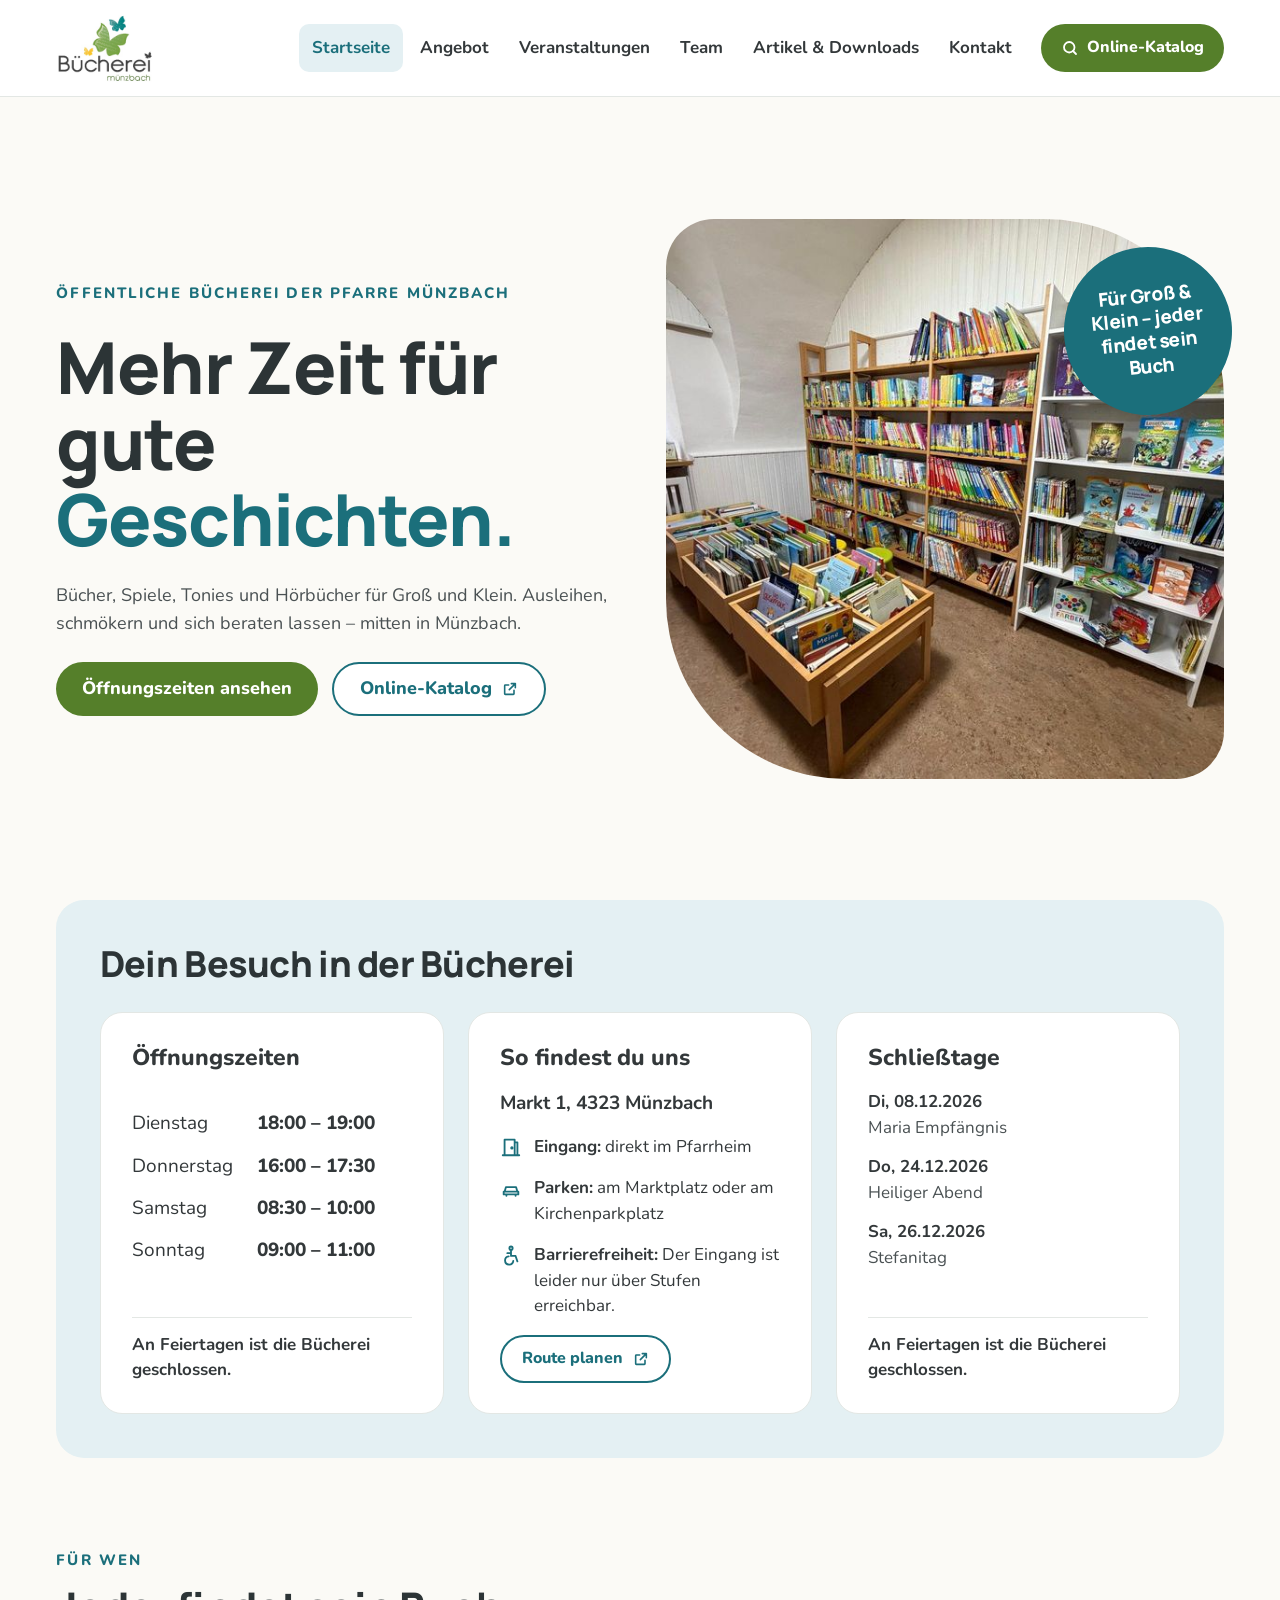
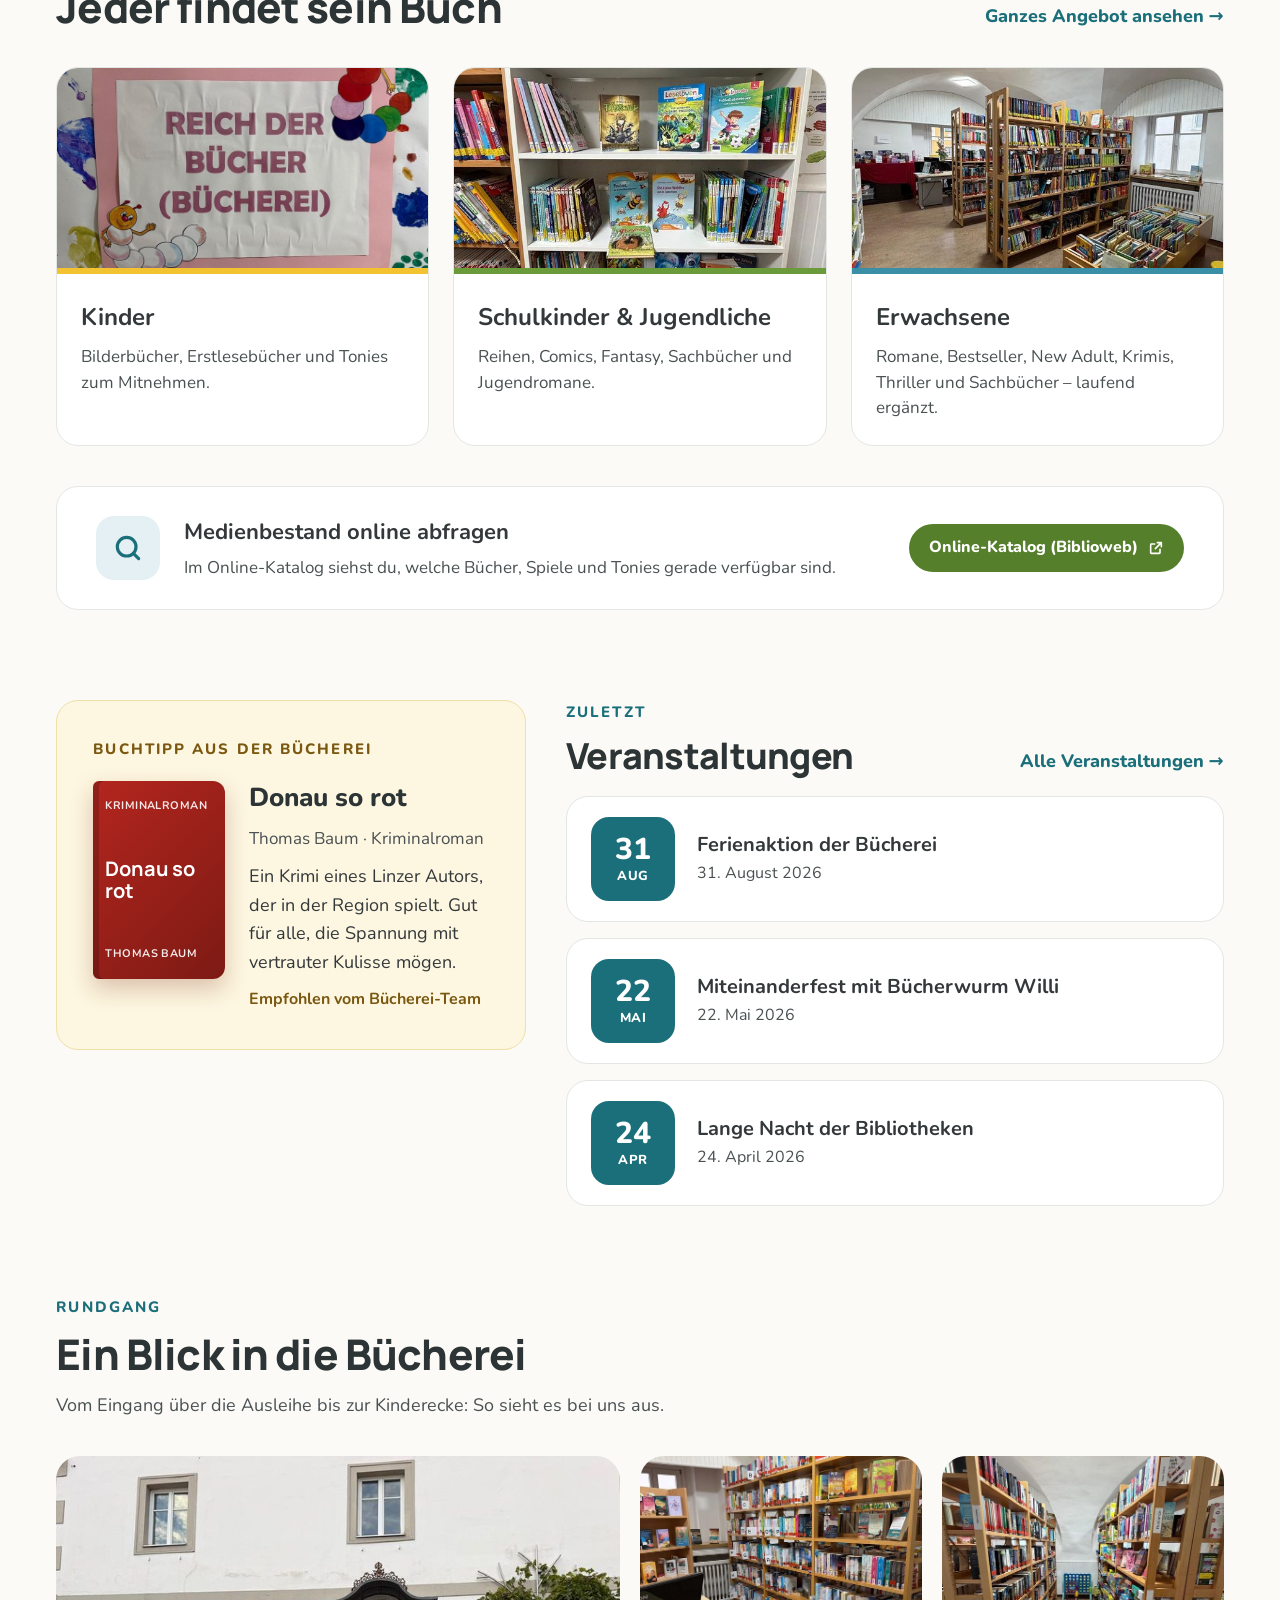
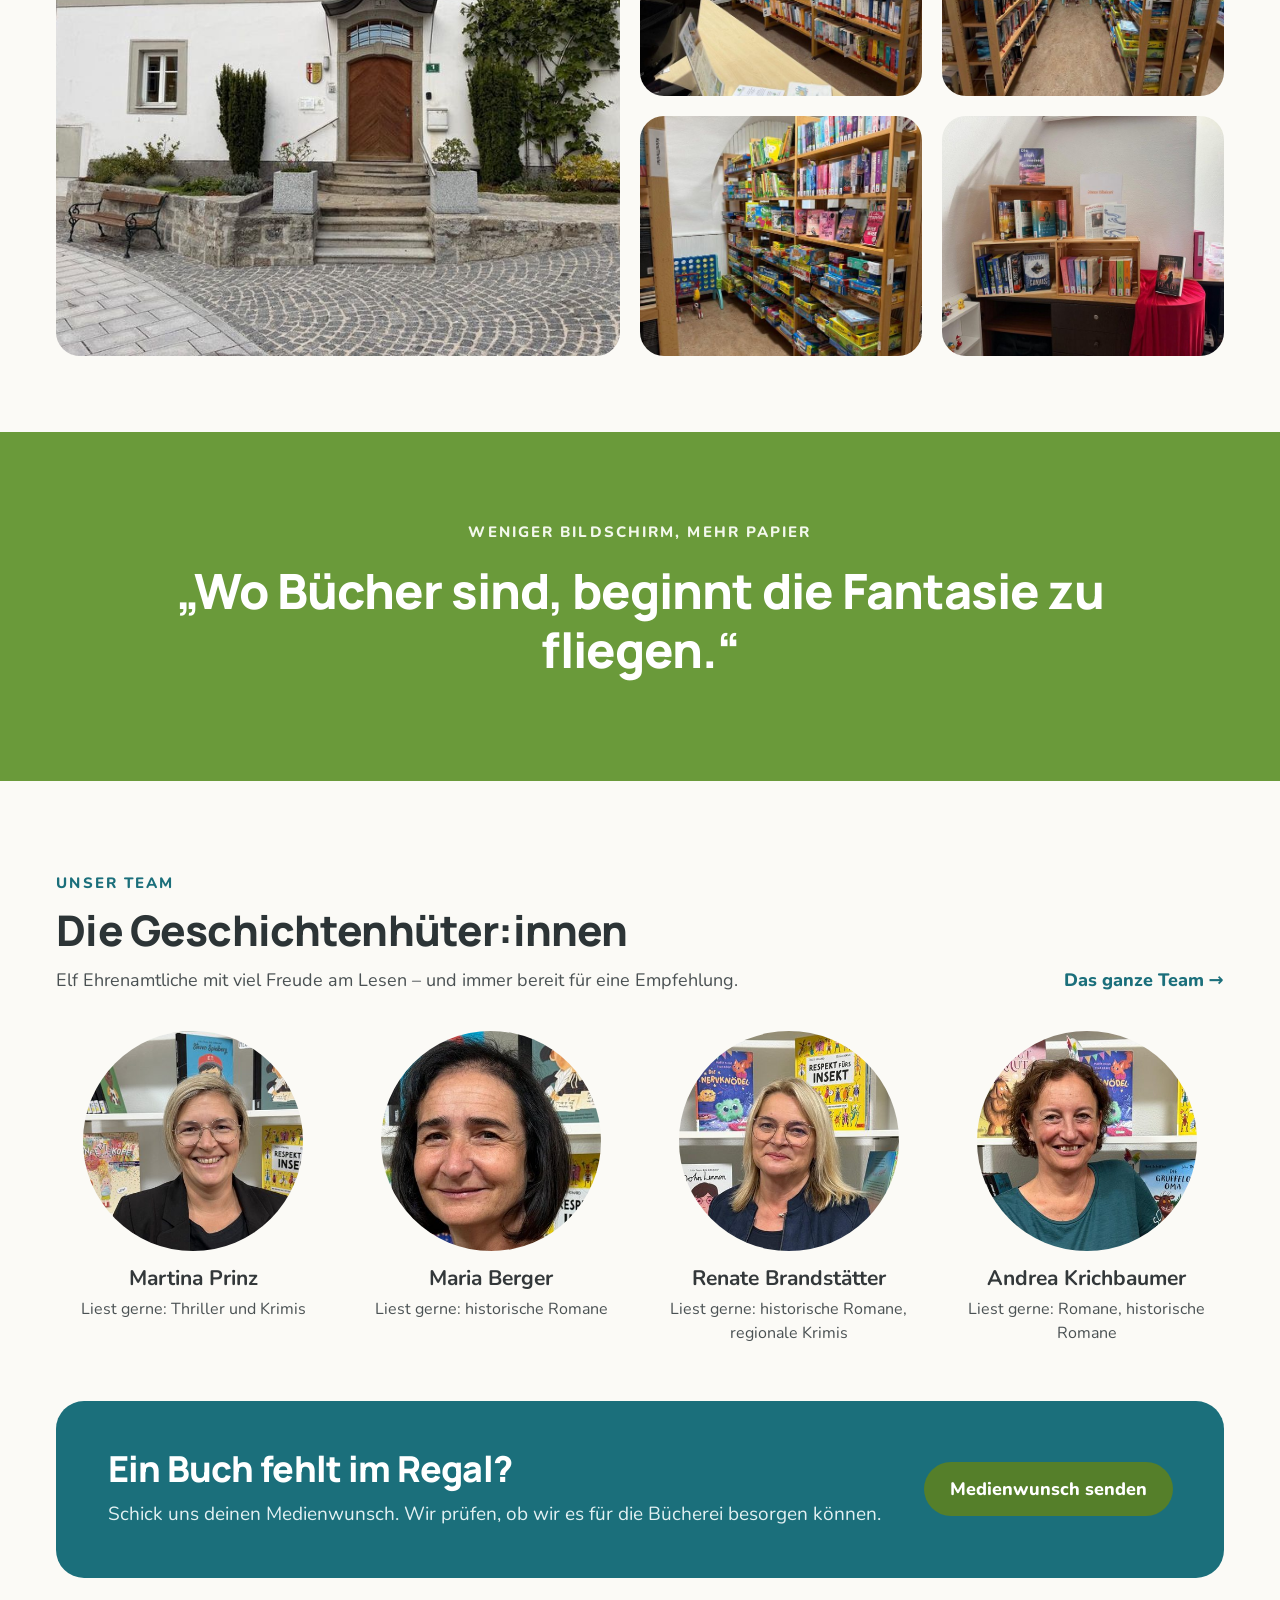
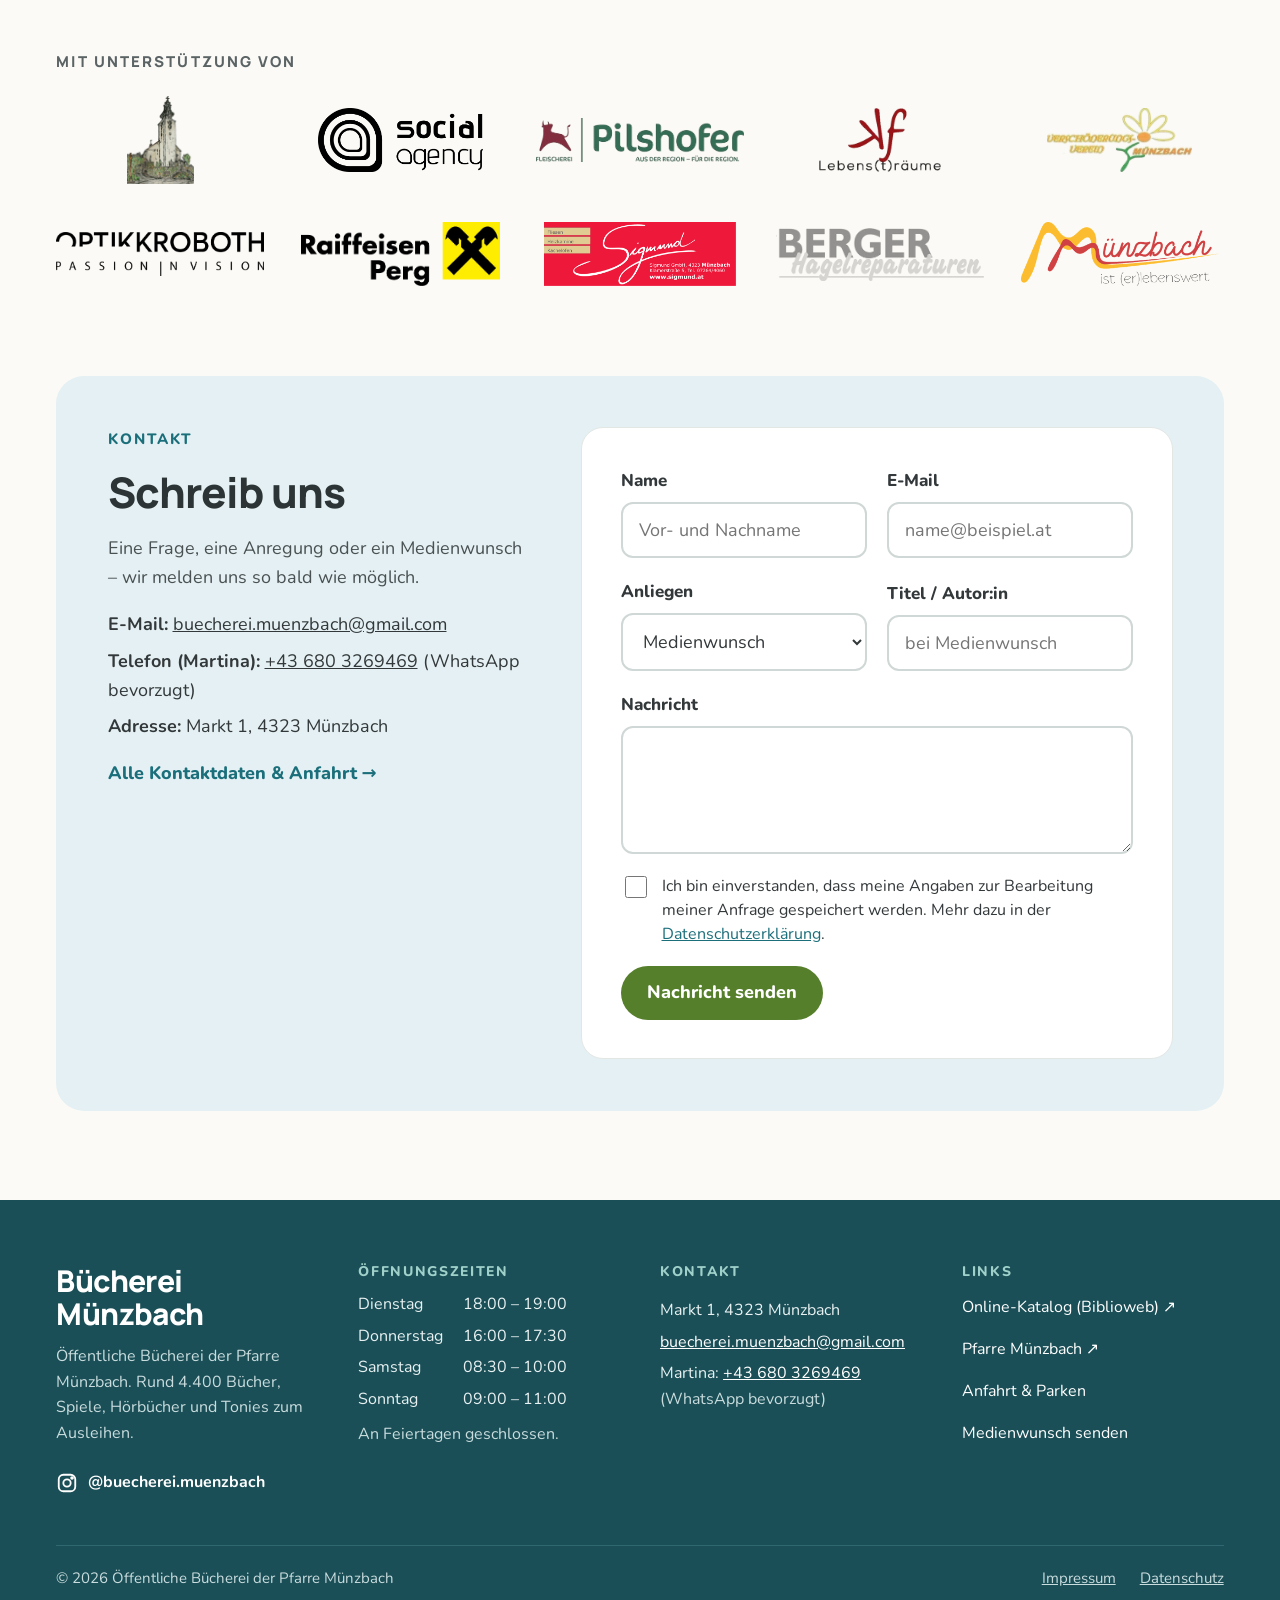
==== commit 000e6b8e: "Kommende Termine vorerst ausblenden Schalter SHOW_UPCOMING in tools/generate.py (derzeit False): - V" ====
--- a/index.html
+++ b/index.html
@@ -94,11 +94,11 @@
 </div>
 </div>
 <div>
-<div class="section-head" style="margin-bottom:20px"><div class="stack"><span class="eyebrow">Was ansteht</span><h2 style="font-size:clamp(28px,2.8vw,40px)">Veranstaltungen</h2></div><a class="more" href="/veranstaltungen">Alle Termine →</a></div>
+<div class="section-head" style="margin-bottom:20px"><div class="stack"><span class="eyebrow">Zuletzt</span><h2 style="font-size:clamp(28px,2.8vw,40px)">Veranstaltungen</h2></div><a class="more" href="/veranstaltungen">Alle Veranstaltungen →</a></div>
 <div class="ev-list">
-<a class="card ev" href="/veranstaltungen"><span class="date"><b>[TT]</b><small>[Monat]</small></span><span class="t"><strong>[Vorlesestunde für Kinder]</strong><span>[Uhrzeit] · Bücherei Münzbach</span></span></a>
-<a class="card ev" href="/veranstaltungen"><span class="date"><b>[TT]</b><small>[Monat]</small></span><span class="t"><strong>[Lesung / Buchausstellung]</strong><span>[Uhrzeit] · [Ort]</span></span></a>
-<a class="card ev" href="/veranstaltungen"><span class="date"><b>[TT]</b><small>[Monat]</small></span><span class="t"><strong>[Spielenachmittag]</strong><span>[Uhrzeit] · Bücherei Münzbach</span></span></a>
+<a class="card ev" href="/veranstaltungen#rueckblick"><span class="date"><b>31</b><small>Aug</small></span><span class="t"><strong>Ferienaktion der Bücherei</strong><span>31. August 2026</span></span></a>
+<a class="card ev" href="/veranstaltungen#rueckblick"><span class="date"><b>22</b><small>Mai</small></span><span class="t"><strong>Miteinanderfest mit Bücherwurm Willi</strong><span>22. Mai 2026</span></span></a>
+<a class="card ev" href="/veranstaltungen#rueckblick"><span class="date"><b>24</b><small>Apr</small></span><span class="t"><strong>Lange Nacht der Bibliotheken</strong><span>24. April 2026</span></span></a>
 </div>
 </div>
 </section>
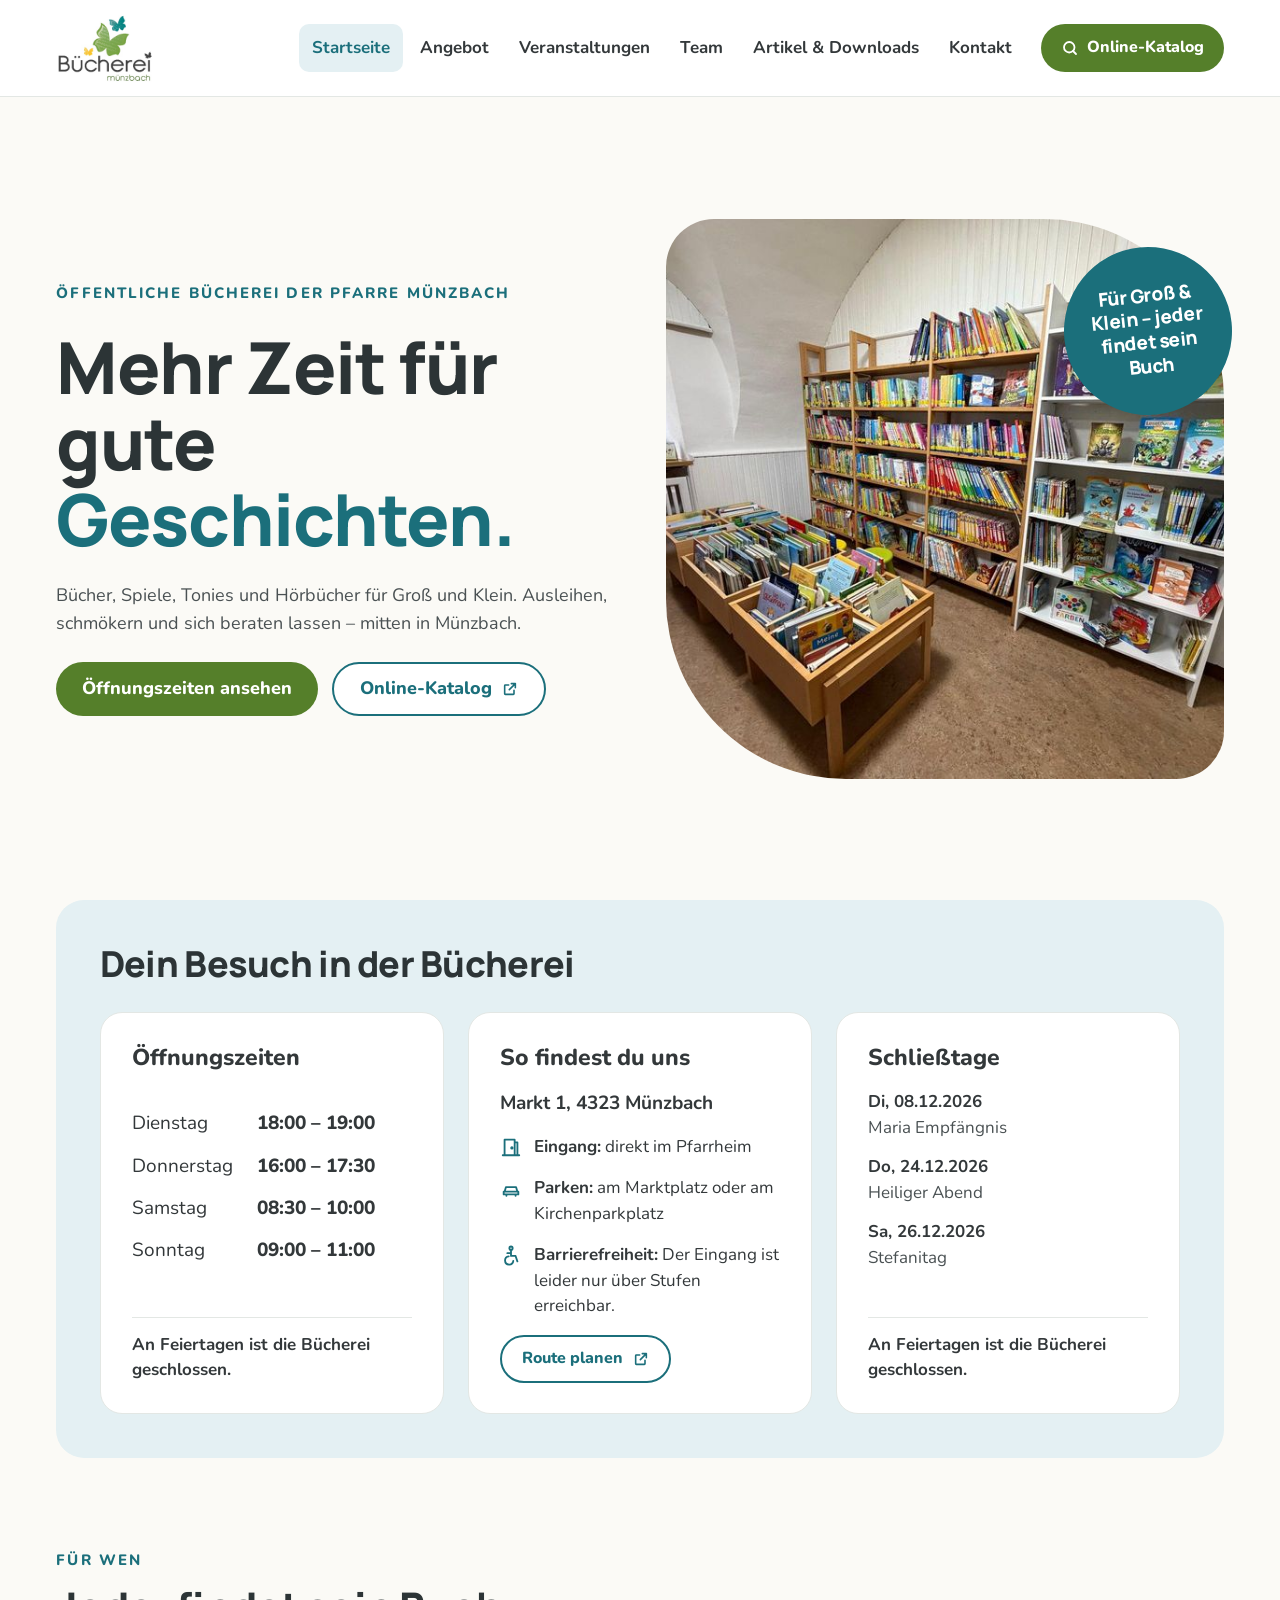
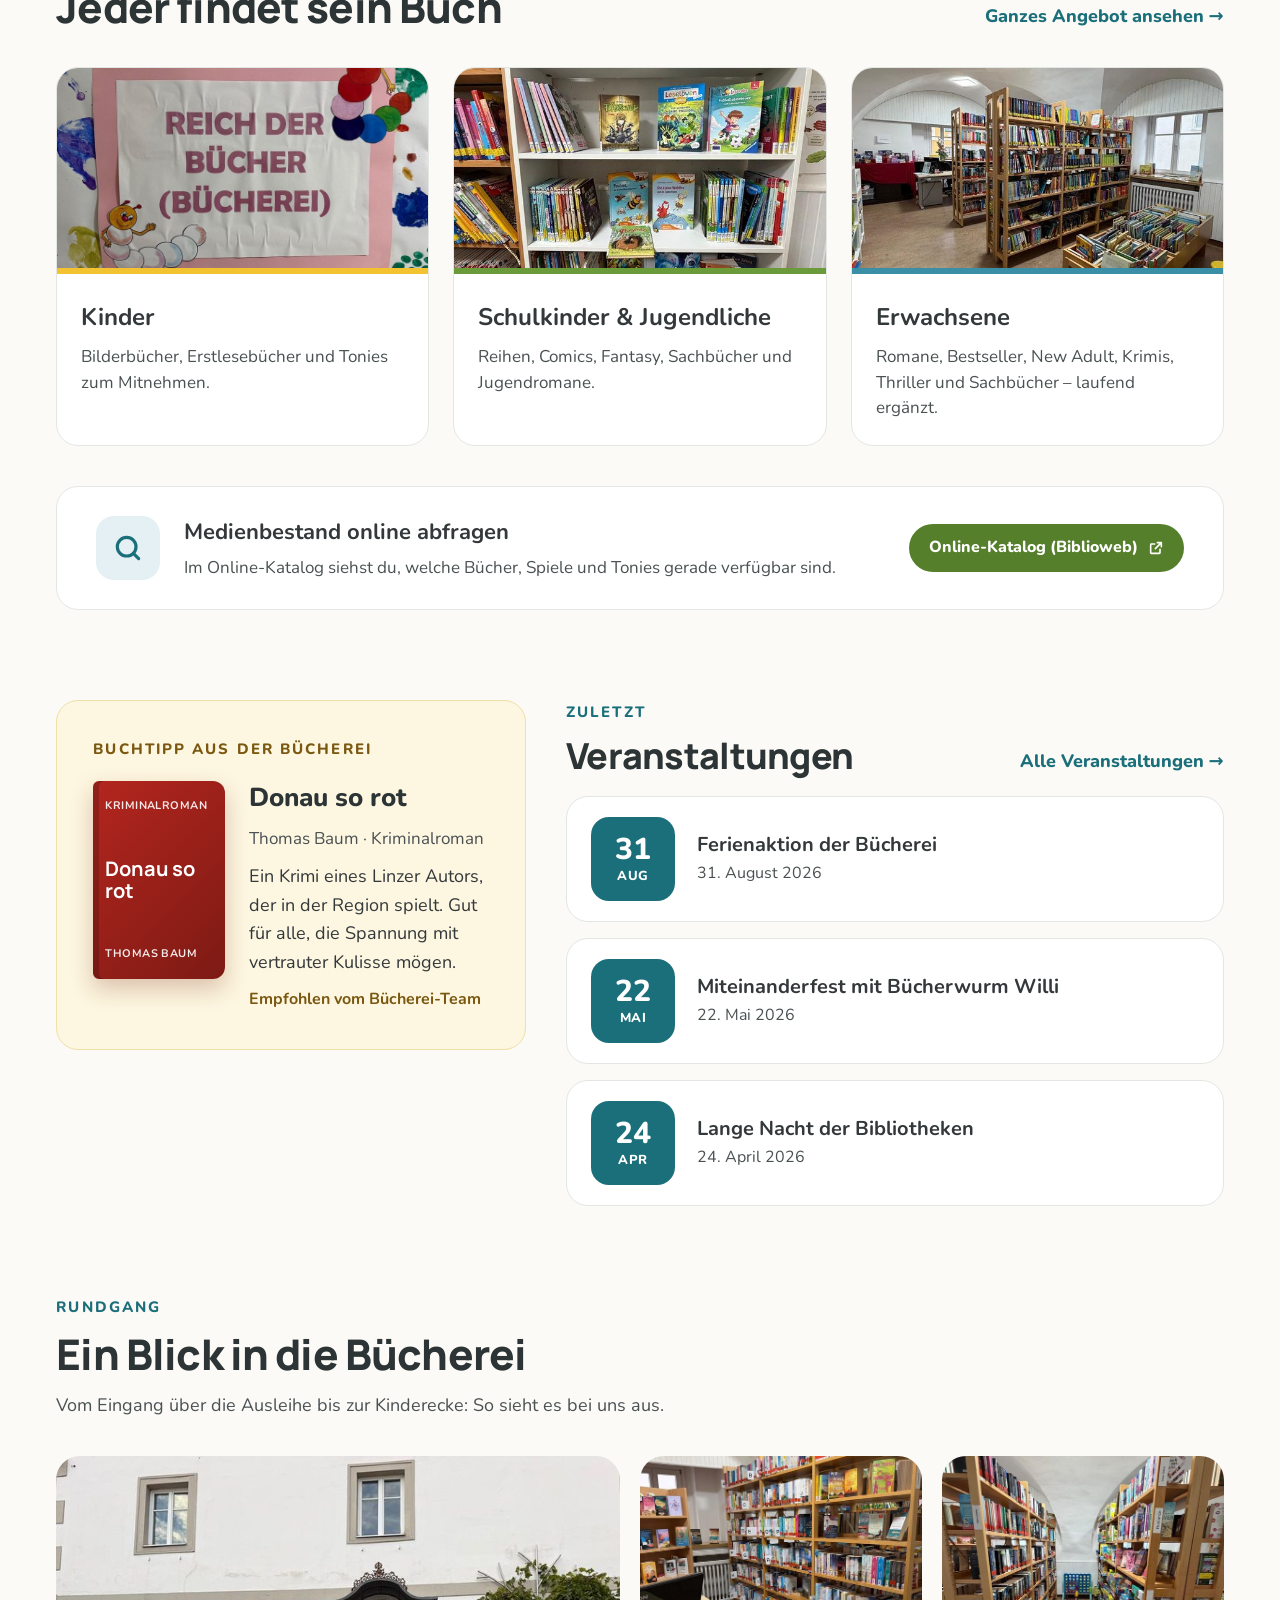
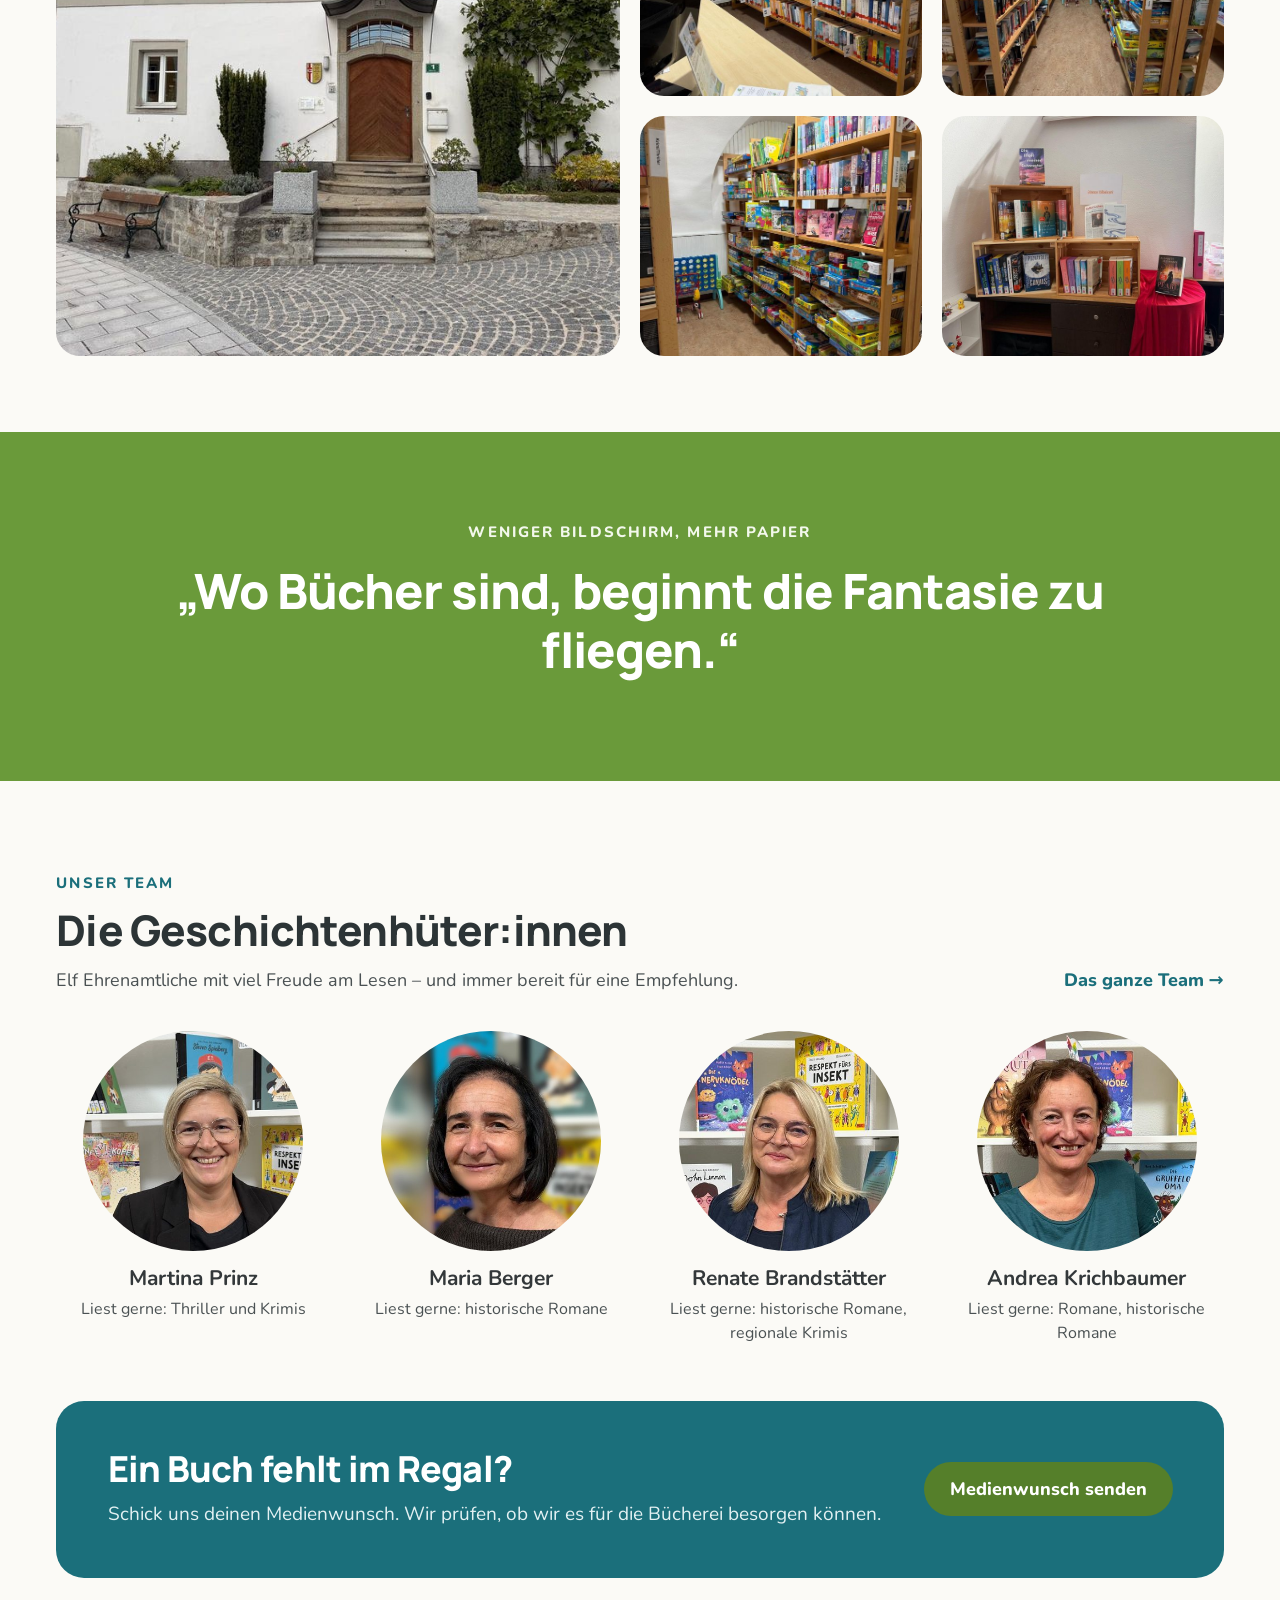
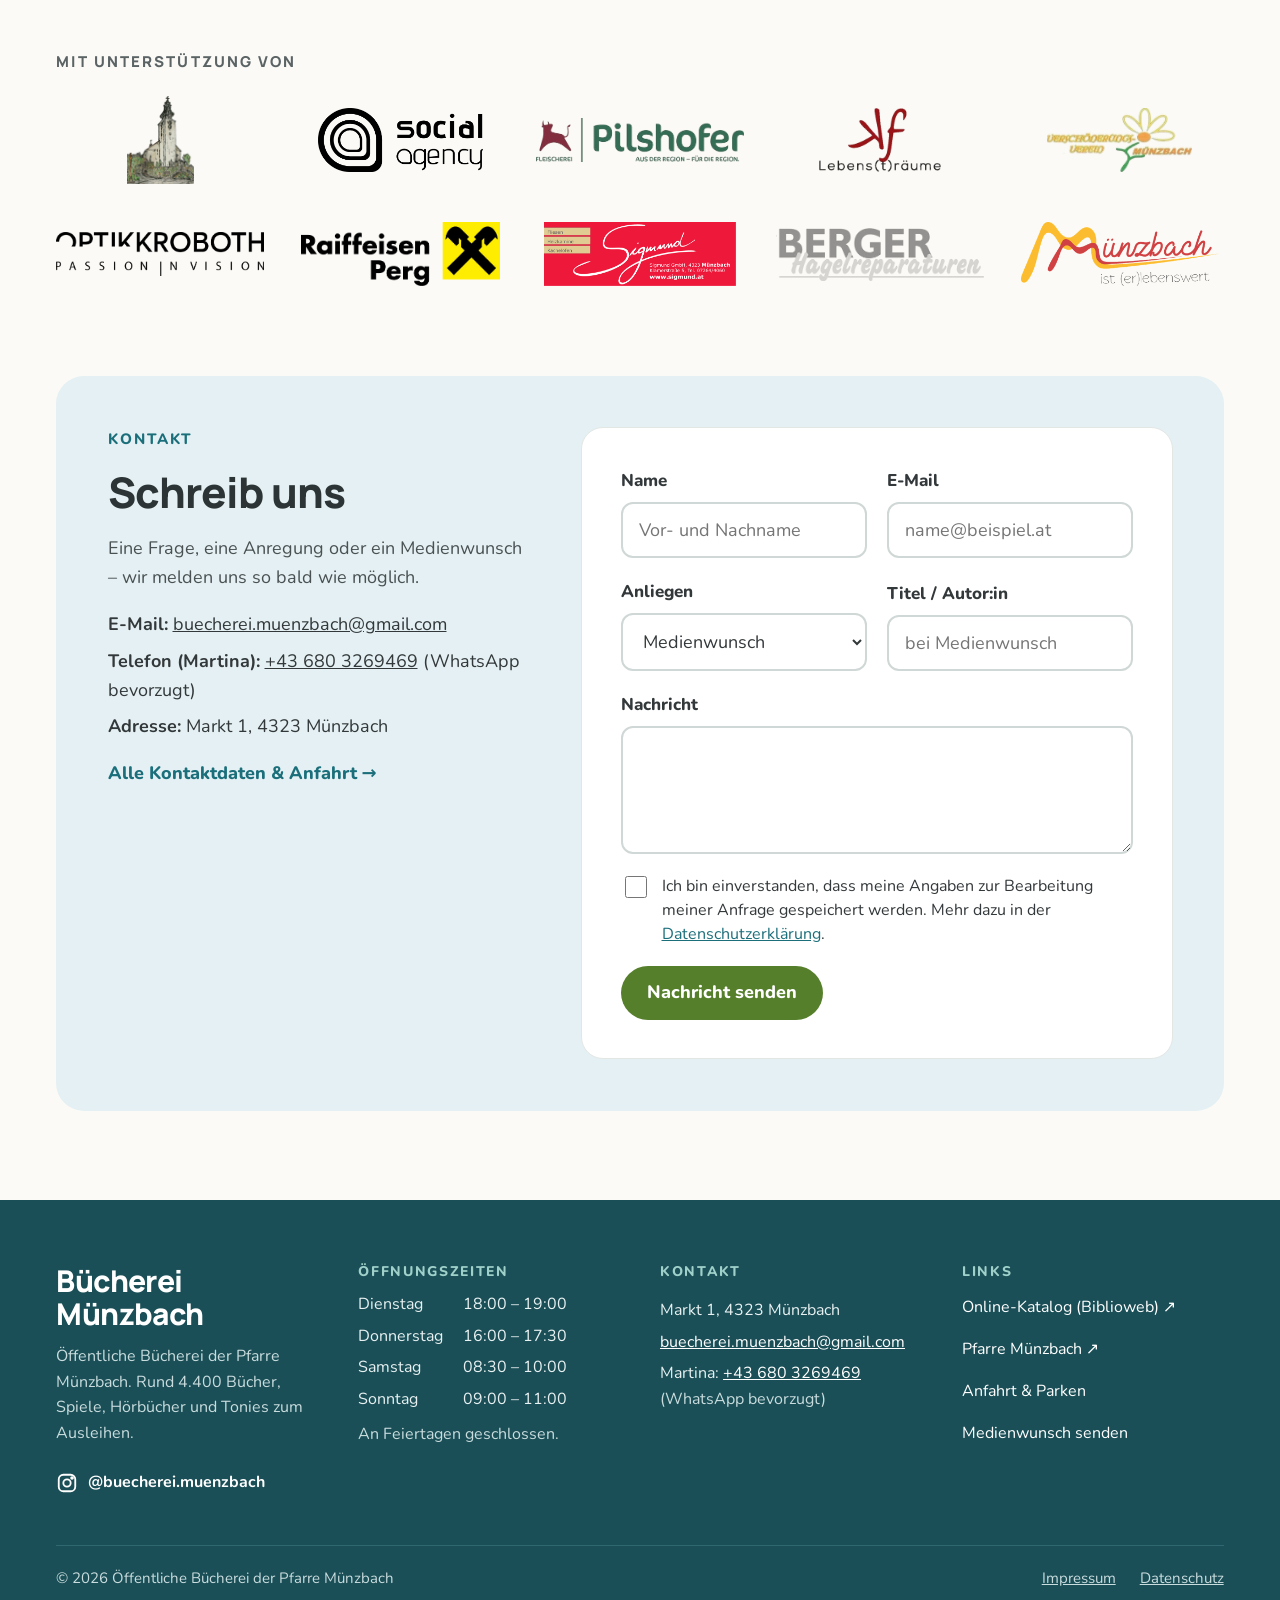
==== commit 47d8ddb5: "Team-Fotos: Versionskennung im Bildpfad gegen veraltete Browser-Kopien Bilder werden 30 Tage zwische" ====
--- a/index.html
+++ b/index.html
@@ -124,7 +124,7 @@
 <section class="section" aria-labelledby="h-team">
 <div class="section-head"><div class="stack"><span class="eyebrow">Unser Team</span><h2 id="h-team">Die Geschichtenhüter:innen</h2><p class="lead">Elf Ehrenamtliche mit viel Freude am Lesen – und immer bereit für eine Empfehlung.</p></div><a class="more" href="/team">Das ganze Team →</a></div>
 <div class="team-teaser">
-<div class="person"><img src="/images/team/martina-prinz-400.jpg" srcset="/images/team/martina-prinz-400.jpg 400w, /images/team/martina-prinz.jpg 800w" sizes="220px" alt="Porträt von Martina Prinz" width="400" height="400" loading="lazy" decoding="async"><strong>Martina Prinz</strong><span class="reads">Liest gerne: Thriller und Krimis</span></div><div class="person"><img src="/images/team/maria-berger-400.jpg" srcset="/images/team/maria-berger-400.jpg 400w, /images/team/maria-berger.jpg 800w" sizes="220px" alt="Porträt von Maria Berger" width="400" height="400" loading="lazy" decoding="async"><strong>Maria Berger</strong><span class="reads">Liest gerne: historische Romane</span></div><div class="person"><img src="/images/team/renate-brandstaetter-400.jpg" srcset="/images/team/renate-brandstaetter-400.jpg 400w, /images/team/renate-brandstaetter.jpg 800w" sizes="220px" alt="Porträt von Renate Brandstätter" width="400" height="400" loading="lazy" decoding="async"><strong>Renate Brandstätter</strong><span class="reads">Liest gerne: historische Romane, regionale Krimis</span></div><div class="person"><img src="/images/team/andrea-krichbaumer-400.jpg" srcset="/images/team/andrea-krichbaumer-400.jpg 400w, /images/team/andrea-krichbaumer.jpg 800w" sizes="220px" alt="Porträt von Andrea Krichbaumer" width="400" height="400" loading="lazy" decoding="async"><strong>Andrea Krichbaumer</strong><span class="reads">Liest gerne: Romane, historische Romane</span></div>
+<div class="person"><img src="/images/team/martina-prinz-400.jpg?v=f99ea065" srcset="/images/team/martina-prinz-400.jpg?v=f99ea065 400w, /images/team/martina-prinz.jpg?v=6879c2a8 800w" sizes="220px" alt="Porträt von Martina Prinz" width="400" height="400" loading="lazy" decoding="async"><strong>Martina Prinz</strong><span class="reads">Liest gerne: Thriller und Krimis</span></div><div class="person"><img src="/images/team/maria-berger-400.jpg?v=38b82cd0" srcset="/images/team/maria-berger-400.jpg?v=38b82cd0 400w, /images/team/maria-berger.jpg?v=62f901ae 800w" sizes="220px" alt="Porträt von Maria Berger" width="400" height="400" loading="lazy" decoding="async"><strong>Maria Berger</strong><span class="reads">Liest gerne: historische Romane</span></div><div class="person"><img src="/images/team/renate-brandstaetter-400.jpg?v=ee1a1c5f" srcset="/images/team/renate-brandstaetter-400.jpg?v=ee1a1c5f 400w, /images/team/renate-brandstaetter.jpg?v=fcdf2f41 800w" sizes="220px" alt="Porträt von Renate Brandstätter" width="400" height="400" loading="lazy" decoding="async"><strong>Renate Brandstätter</strong><span class="reads">Liest gerne: historische Romane, regionale Krimis</span></div><div class="person"><img src="/images/team/andrea-krichbaumer-400.jpg?v=2021fcb1" srcset="/images/team/andrea-krichbaumer-400.jpg?v=2021fcb1 400w, /images/team/andrea-krichbaumer.jpg?v=9e6d3aae 800w" sizes="220px" alt="Porträt von Andrea Krichbaumer" width="400" height="400" loading="lazy" decoding="async"><strong>Andrea Krichbaumer</strong><span class="reads">Liest gerne: Romane, historische Romane</span></div>
 </div>
 </section>
 
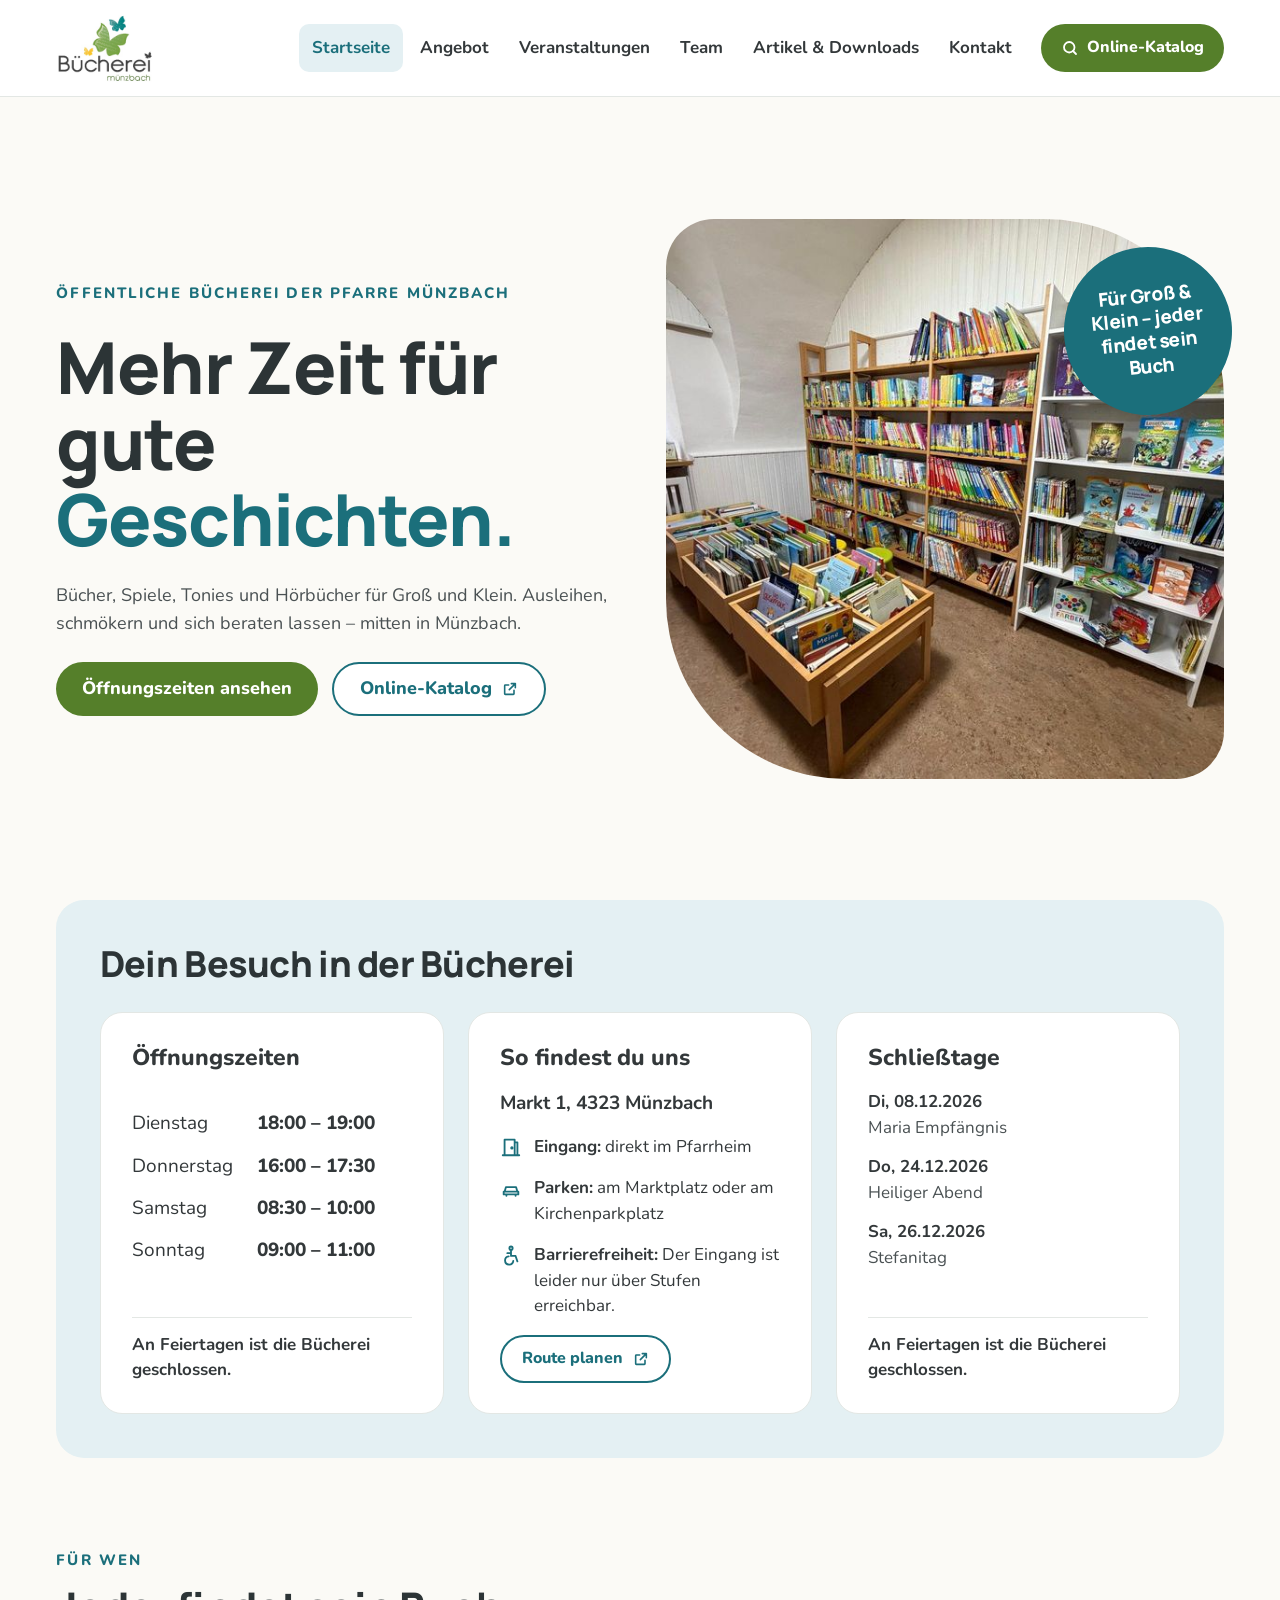
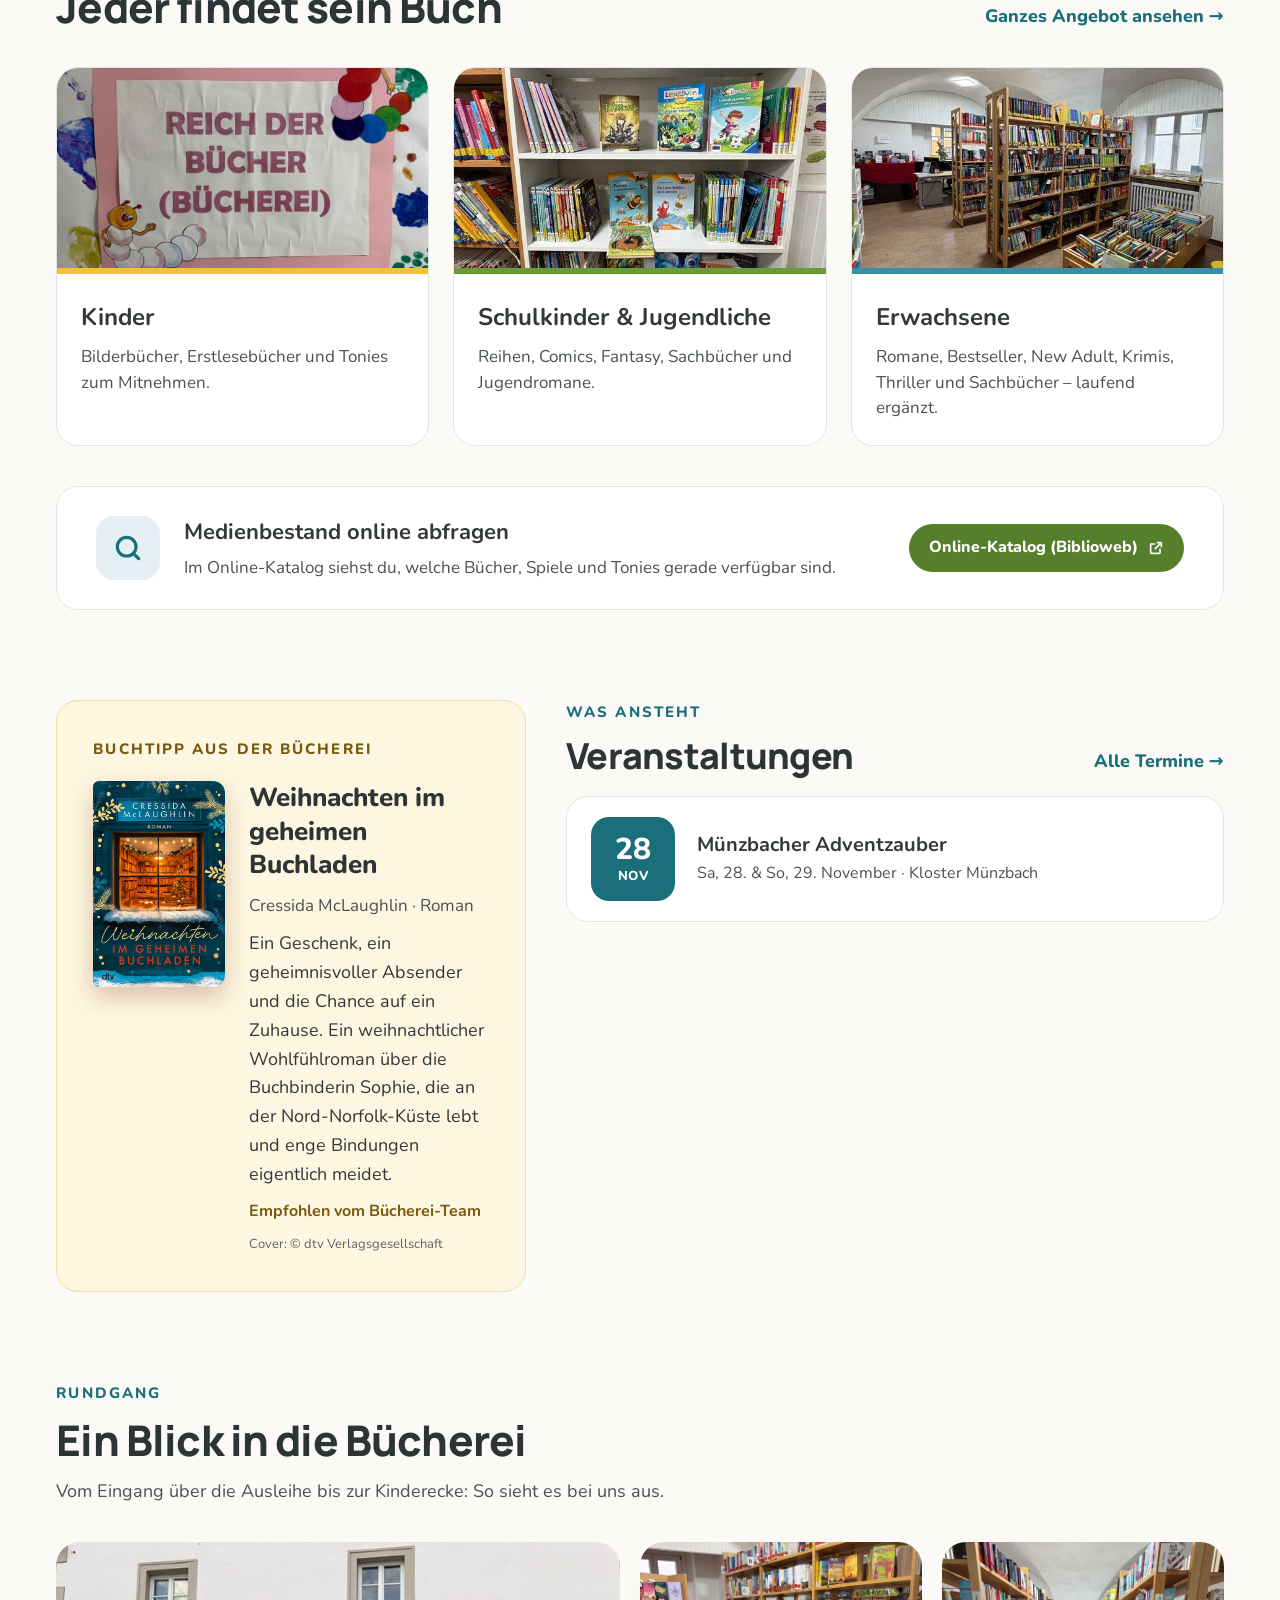
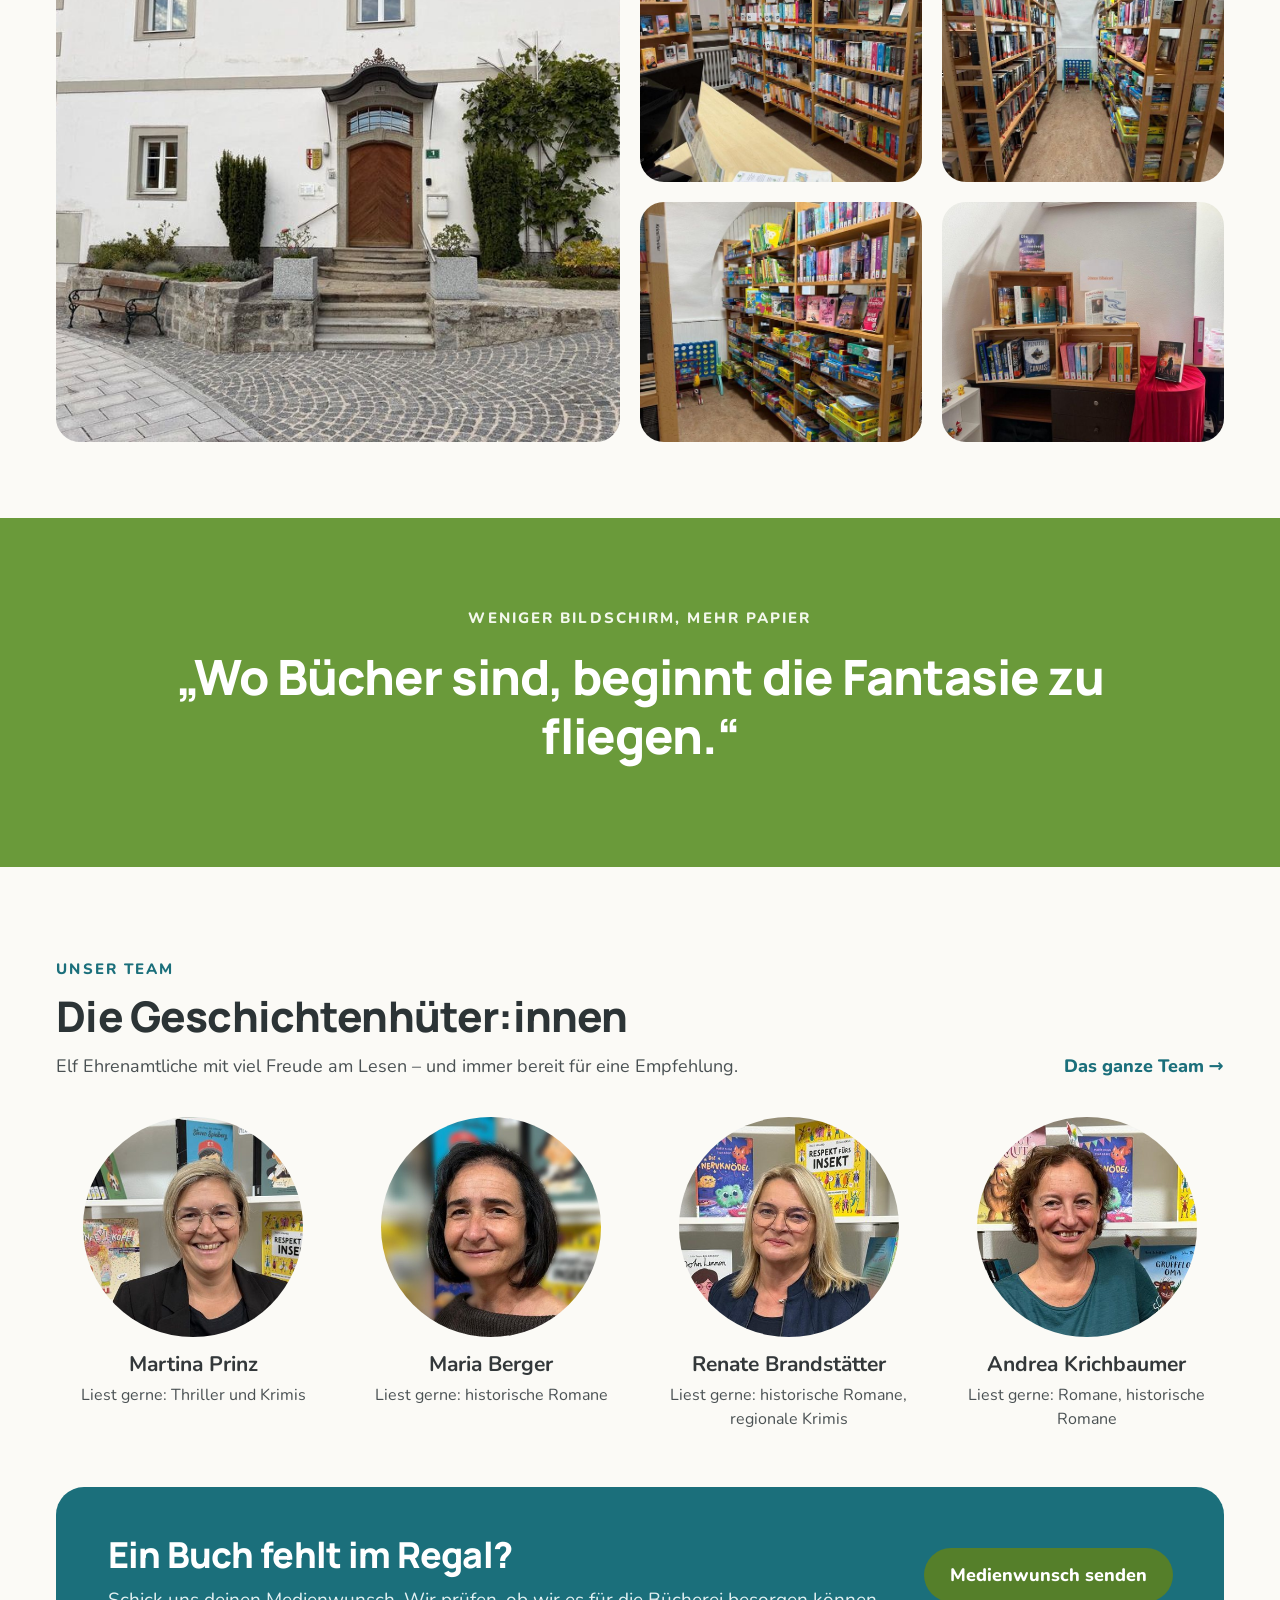
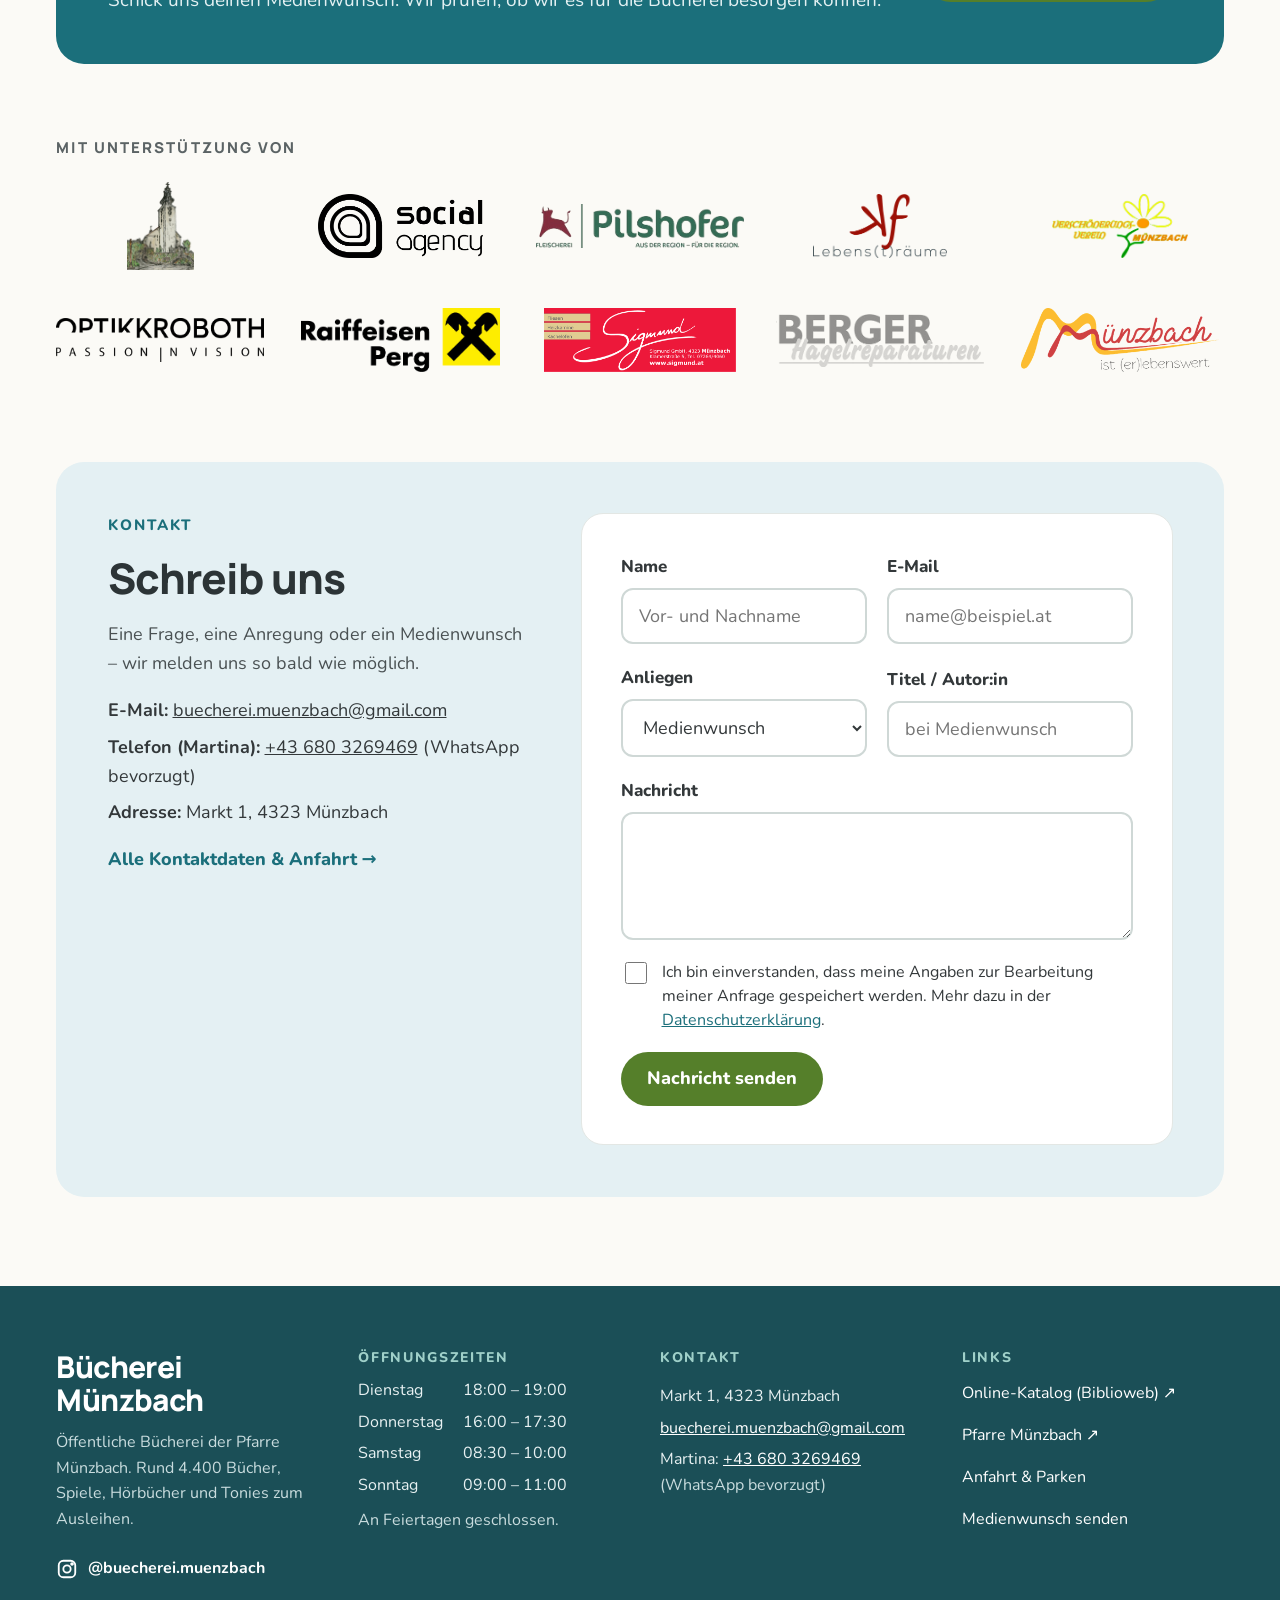
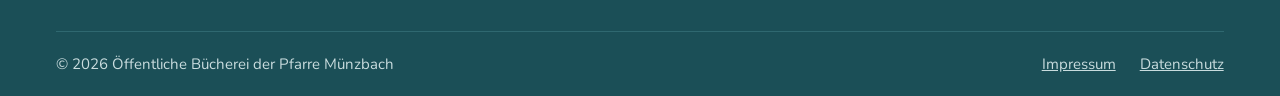
==== commit a31ab20d: "Änderungen der Bücherei vor dem Go-live (November 2026) - Veranstaltungen: Fotos für Miteinanderfest" ====
--- a/index.html
+++ b/index.html
@@ -84,21 +84,20 @@
 <div class="card tip">
 <span class="eyebrow">Buchtipp aus der Bücherei</span>
 <div class="tip-inner">
-<div class="cover" aria-hidden="true"><small>Kriminalroman</small><b>Donau so rot</b><small>Thomas Baum</small></div>
+<img class="cover" src="/images/buchtipp-weihnachten-im-geheimen-buchladen.jpg" alt="Buchcover: Weihnachten im geheimen Buchladen von Cressida McLaughlin" width="480" height="751" loading="lazy" decoding="async" style="padding:0;height:auto;aspect-ratio:auto;background:none">
 <div class="stack" style="gap:10px">
-<h3>Donau so rot</h3>
-<span class="meta">Thomas Baum · Kriminalroman</span>
-<p>Ein Krimi eines Linzer Autors, der in der Region spielt. Gut für alle, die Spannung mit vertrauter Kulisse mögen.</p>
+<h3>Weihnachten im geheimen Buchladen</h3>
+<span class="meta">Cressida McLaughlin · Roman</span>
+<p>Ein Geschenk, ein geheimnisvoller Absender und die Chance auf ein Zuhause. Ein weihnachtlicher Wohlfühlroman über die Buchbinderin Sophie, die an der Nord-Norfolk-Küste lebt und enge Bindungen eigentlich meidet.</p>
 <span class="by">Empfohlen vom Bücherei-Team</span>
+<span class="muted" style="font-size:13px">Cover: © dtv Verlagsgesellschaft</span>
 </div>
 </div>
 </div>
 <div>
-<div class="section-head" style="margin-bottom:20px"><div class="stack"><span class="eyebrow">Zuletzt</span><h2 style="font-size:clamp(28px,2.8vw,40px)">Veranstaltungen</h2></div><a class="more" href="/veranstaltungen">Alle Veranstaltungen →</a></div>
+<div class="section-head" style="margin-bottom:20px"><div class="stack"><span class="eyebrow">Was ansteht</span><h2 style="font-size:clamp(28px,2.8vw,40px)">Veranstaltungen</h2></div><a class="more" href="/veranstaltungen">Alle Termine →</a></div>
 <div class="ev-list">
-<a class="card ev" href="/veranstaltungen#rueckblick"><span class="date"><b>31</b><small>Aug</small></span><span class="t"><strong>Ferienaktion der Bücherei</strong><span>31. August 2026</span></span></a>
-<a class="card ev" href="/veranstaltungen#rueckblick"><span class="date"><b>22</b><small>Mai</small></span><span class="t"><strong>Miteinanderfest mit Bücherwurm Willi</strong><span>22. Mai 2026</span></span></a>
-<a class="card ev" href="/veranstaltungen#rueckblick"><span class="date"><b>24</b><small>Apr</small></span><span class="t"><strong>Lange Nacht der Bibliotheken</strong><span>24. April 2026</span></span></a>
+<a class="card ev" href="/veranstaltungen"><span class="date"><b>28</b><small>Nov</small></span><span class="t"><strong>Münzbacher Adventzauber</strong><span>Sa, 28. & So, 29. November · Kloster Münzbach</span></span></a>
 </div>
 </div>
 </section>
